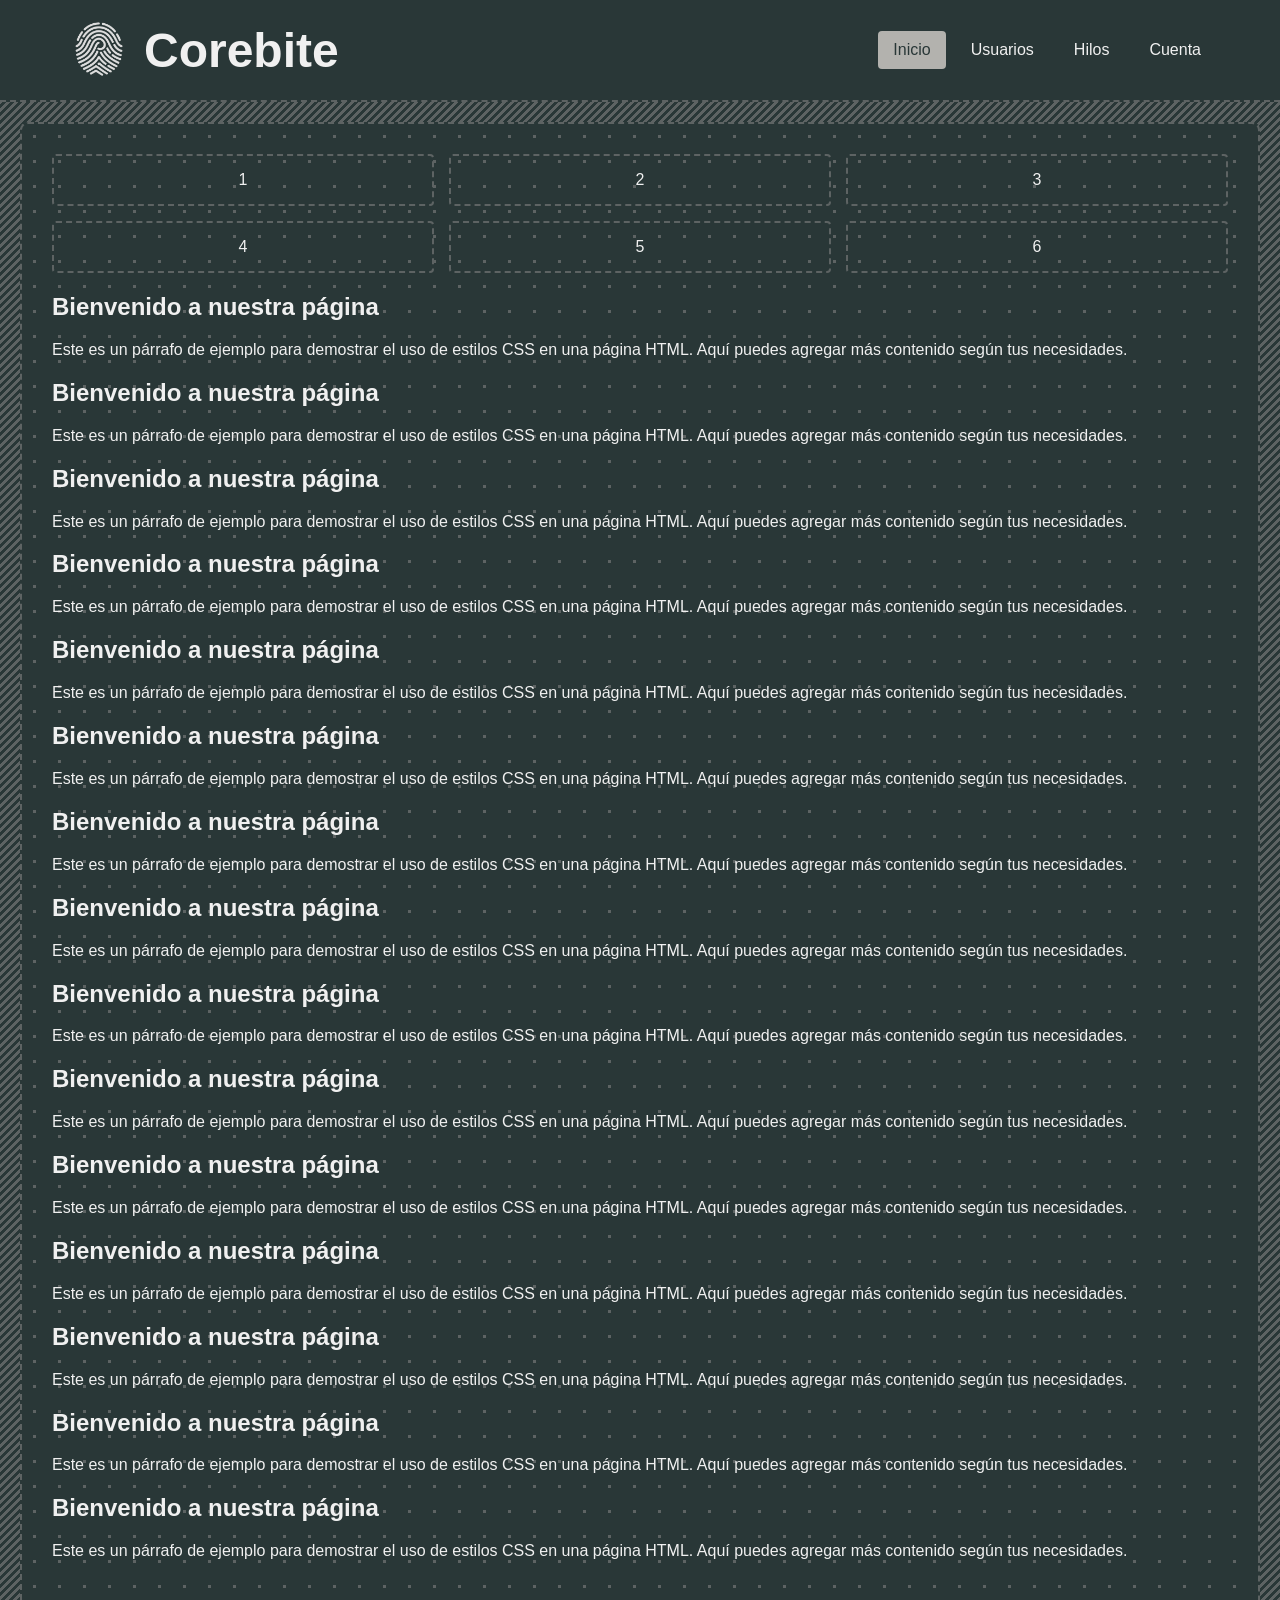
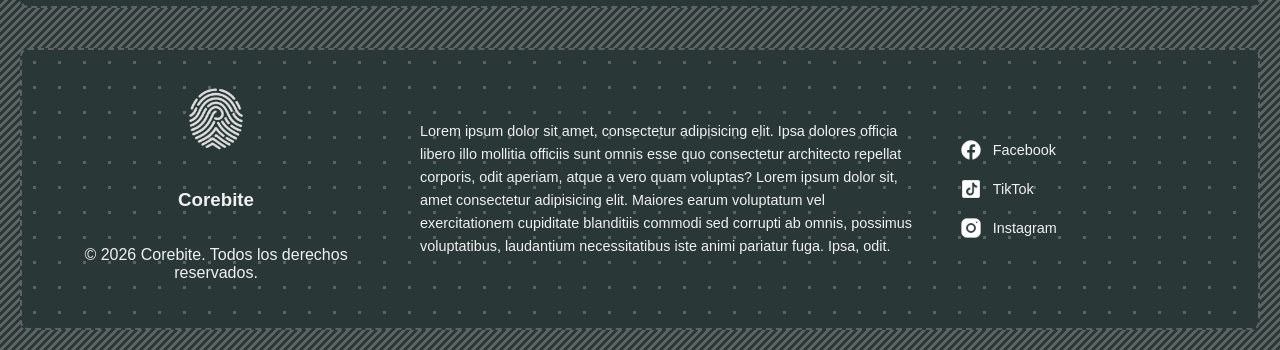
==== Index.html @ c50e54eb "Añadir archivos iniciales de Corebite sin revisar" ====
<!DOCTYPE html>
<html lang="es">
<head>
    <meta charset="UTF-8">
    <meta name="viewport" content="width=device-width, initial-scale=1.0">
    <link rel="icon" href="./Media/IMG/Logo.png" type="image/png">
    <link rel="stylesheet" href="./Media/CSS/estilo.css">
    <title>Corebite</title>
</head>
<body class="container">
    <header>
        <a href="./Index.html">
            <div class="logo-box">
                <img src="./Media/IMG/Logo.png" alt="Logo de la página" height="70" width="70">
                <h1>Corebite</h1>
            </div>
        </a>

        <input type="checkbox" id="menu-check">
        <label for="menu-check" class="hamburger">
            <span></span>
            <span></span>
            <span></span>
        </label>

        <nav>
            <div class="input">
                <a class="value active" href="./Index.html">Inicio</a>
                <a class="value" href="#">Usuarios</a>
                <a class="value" href="#">Hilos</a>
                <a class="value" href="./cuenta.html">Cuenta</a>
            </div>
        </nav>
    </header>
    <main>
        <div class="grid-container">
            <div class="button-hilo">1</div>
            <div class="button-hilo">2</div>
            <div class="button-hilo">3</div>
            <div class="button-hilo">4</div>
            <div class="button-hilo">5</div>
            <div class="button-hilo">6</div>
        </div>

        <h2>Bienvenido a nuestra página</h2>
        <p>Este es un párrafo de ejemplo para demostrar el uso de estilos CSS en una página HTML. Aquí puedes agregar más contenido según tus necesidades.</p>
        <h2>Bienvenido a nuestra página</h2>
        <p>Este es un párrafo de ejemplo para demostrar el uso de estilos CSS en una página HTML. Aquí puedes agregar más contenido según tus necesidades.</p>
        <h2>Bienvenido a nuestra página</h2>
        <p>Este es un párrafo de ejemplo para demostrar el uso de estilos CSS en una página HTML. Aquí puedes agregar más contenido según tus necesidades.</p>
        <h2>Bienvenido a nuestra página</h2>
        <p>Este es un párrafo de ejemplo para demostrar el uso de estilos CSS en una página HTML. Aquí puedes agregar más contenido según tus necesidades.</p>
        <h2>Bienvenido a nuestra página</h2>
        <p>Este es un párrafo de ejemplo para demostrar el uso de estilos CSS en una página HTML. Aquí puedes agregar más contenido según tus necesidades.</p>
        <h2>Bienvenido a nuestra página</h2>
        <p>Este es un párrafo de ejemplo para demostrar el uso de estilos CSS en una página HTML. Aquí puedes agregar más contenido según tus necesidades.</p>
        <h2>Bienvenido a nuestra página</h2>
        <p>Este es un párrafo de ejemplo para demostrar el uso de estilos CSS en una página HTML. Aquí puedes agregar más contenido según tus necesidades.</p>
        <h2>Bienvenido a nuestra página</h2>
        <p>Este es un párrafo de ejemplo para demostrar el uso de estilos CSS en una página HTML. Aquí puedes agregar más contenido según tus necesidades.</p>
        <h2>Bienvenido a nuestra página</h2>
        <p>Este es un párrafo de ejemplo para demostrar el uso de estilos CSS en una página HTML. Aquí puedes agregar más contenido según tus necesidades.</p>
        <h2>Bienvenido a nuestra página</h2>
        <p>Este es un párrafo de ejemplo para demostrar el uso de estilos CSS en una página HTML. Aquí puedes agregar más contenido según tus necesidades.</p>
        <h2>Bienvenido a nuestra página</h2>
        <p>Este es un párrafo de ejemplo para demostrar el uso de estilos CSS en una página HTML. Aquí puedes agregar más contenido según tus necesidades.</p>
        <h2>Bienvenido a nuestra página</h2>
        <p>Este es un párrafo de ejemplo para demostrar el uso de estilos CSS en una página HTML. Aquí puedes agregar más contenido según tus necesidades.</p>
        <h2>Bienvenido a nuestra página</h2>
        <p>Este es un párrafo de ejemplo para demostrar el uso de estilos CSS en una página HTML. Aquí puedes agregar más contenido según tus necesidades.</p>
        <h2>Bienvenido a nuestra página</h2>
        <p>Este es un párrafo de ejemplo para demostrar el uso de estilos CSS en una página HTML. Aquí puedes agregar más contenido según tus necesidades.</p>
        <h2>Bienvenido a nuestra página</h2>
        <p>Este es un párrafo de ejemplo para demostrar el uso de estilos CSS en una página HTML. Aquí puedes agregar más contenido según tus necesidades.</p>

    </main>

    <footer>
        <div class="cont-1">
            <img src="./Media/IMG/Logo.png" alt="Logo" class="logo-footer">
            <h3>Corebite</h3>
            <p>© 2026 Corebite. Todos los derechos reservados.</p>
        </div>
        
        <div class="cont-2">
            <p>Lorem ipsum dolor sit amet, consectetur adipisicing elit. Ipsa dolores officia libero illo mollitia officiis sunt omnis esse quo consectetur architecto repellat corporis, odit aperiam, atque a vero quam voluptas? Lorem ipsum dolor sit, amet consectetur adipisicing elit. Maiores earum voluptatum vel exercitationem cupiditate blanditiis commodi sed corrupti ab omnis, possimus voluptatibus, laudantium necessitatibus iste animi pariatur fuga. Ipsa, odit.</p>
            
        </div>

        <div class="cont-3">
            <div class="social-links">
                <a href="#"><img src="./Media/IMG/facebook_.png" alt="">Facebook</a>
                <a href="#"><img src="./Media/IMG/tiktok_.png" alt="">TikTok</a>
                <a href="#"><img src="./Media/IMG/instagram_.png" alt="">Instagram</a>
            </div>
        </div>
    </footer>
</body>
</html>
---- Media/CSS/estilo.css ----
/* ----------------------------------- Root ----------------------------------- */
:root {
  /* Paleta Base */
  --color-primario: #293737;
  --color-secundario: #5D6363;
  --color-terciario: #B3B2AE;
  --texto-claro: #F0F0F0;

  /* Estados y Alertas */
  --error: #ff5555;
  --exito: #2ecc71;
  --advertencia: #f1c40f;

  /* Capas de Cristal y Transparencias (NUEVAS) */
  --fondo-cristal: rgba(41, 55, 55, 0.6);
  --fondo-aside: rgba(0, 0, 0, 0.2);
  --fondo-header: rgba(179, 178, 174, 0.1); /* Basado en terciario */
  --fondo-hover: rgba(179, 178, 174, 0.15); /* Para efectos de selección */
  --borde-suave: rgba(179, 178, 174, 0.2);  /* Para separadores sutiles */
  --borde-punteado: 2px dashed var(--color-secundario);

  /* Tipografía */
  --fuente-principal: 'Arial', sans-serif;
}
/* ----------------------------------- Global ----------------------------------- */
* {
  box-sizing: border-box;
}

/* ----------------------------------- Body ----------------------------------- */
body {
  margin: 0;
  padding: 0;
  font-family: var(--fuente-principal);
  background-color: var(--color-primario);
  color: var(--texto-claro);
  overflow-x: hidden;
  display: flex;
  flex-direction: column;
  min-height: 100vh;
  align-items: stretch;

  /* Fondo animado */
  background: linear-gradient(135deg, var(--color-primario) 25%, var(--color-secundario) 25%, var(--color-secundario) 50%, var(--color-primario) 50%, var(--color-primario) 75%, var(--color-secundario) 75%, var(--color-secundario));
  background-size: 8px 8px;
  animation: move 4s linear infinite;
}

@keyframes move {
  from { background-position: 0 0; }
  to { background-position: 20px 20px; }
}

/* ----------------------------------- Header ----------------------------------- */
header {
  display: flex;
  justify-content: space-between;
  align-items: center;
  background-color: var(--color-primario);
  border-bottom: 2px dashed var(--color-secundario);
  padding: 15px 5%;
  position: sticky;
  top: 0;
  z-index: 1000;
  width: 100%; /* Ahora sí ocupa todo el ancho correctamente con box-sizing */
}

header a {
  text-decoration: none;
  color: inherit;
}

.logo-box {
  display: flex;
  align-items: center;
  gap: 10px;
}

header h1 {
  font-size: 3rem;
  margin: 0;
}

/* ---------------- NAV & LINKS ---------------- */
.input {
  display: flex;
  gap: 10px;
}

.value {
  padding: 10px 15px;
  color: var(--texto-claro);
  text-decoration: none;
  border-radius: 4px;
  transition: 0.3s;
}
.active{
  background-color: var(--color-terciario);
  color: var(--color-primario);
}
/* Desktop Hover Effect */
@media (min-width: 769px) {
  .input:hover > .value {
    filter: blur(2px);
    transform: scale(0.95);
    opacity: 0.7;
  }
  .input:hover > .value:hover, .input:hover > .active {
    filter: blur(0);
    transform: scale(1.05);
    opacity: 1;
    background-color: var(--color-terciario);
    color: var(--color-primario);
  }
}

/* Escondemos el checkbox siempre */
#menu-check {
  display: none;
}

/* ----------------------------------- Main ----------------------------------- */
main, footer {
  flex-shrink: 0; /* Evita que se colapsen */
  border: 2px dashed var(--color-secundario);
  background-color: var(--color-primario);
  margin: 20px;
  background-image: radial-gradient(var(--color-secundario) 1.5px, transparent 0);
  background-size: 25px 25px;
  padding: 30px;
  border-radius: 8px;
  box-sizing: border-box; /* Asegura que ocupen el ancho correcto con el margin */
  width: auto; 
}

main {
  flex: 1;
  border: 2px dashed var(--color-secundario);
  background-color: var(--color-primario);
  margin: 20px;
  background-image: radial-gradient(var(--color-secundario) 1.5px, transparent 0);
  background-size: 25px 25px;
  padding: 30px;
  border-radius: 8px;
}

.grid-container {
  display: grid;
  grid-template-columns: repeat(3, 1fr); 
  gap: 15px; 
  margin-bottom: 20px;
}

.button-hilo {
  display: flex;
  align-items: center;
  justify-content: center;
  background-color: transparent;
  border: 2px dashed var(--color-secundario);
  color: var(--texto-claro);
  padding: 15px;
  border-radius: 4px;
  cursor: pointer;
  transition: 0.5s;
}

.button-hilo:hover {
  background-color: var(--color-terciario);
  color: var(--color-primario);
}

/* ----------------------------------- Footer ----------------------------------- */
footer {
  display: flex;
  flex-wrap: wrap;
  background-color: var(--color-primario);
  border: 2px dashed var(--color-secundario);
  margin: 20px;
  padding: 30px;
  border-radius: 8px;
  gap: 20px;
  box-sizing: border-box; /* Crucial para que el padding no lo desborde */
}

/* --- Contenedor 1 (Logo y Copyright) --- */
.cont-1 {
  flex: 1 1 25%; 
  display: flex;
  flex-direction: column;
  align-items: center;
  justify-content: center;
  text-align: center;
  min-width: 200px; /* Evita que se aplaste demasiado */
}

.logo-footer {
  /* CAMBIO CLAVE: Usar un tamaño fijo máximo para que no crezca con el footer */
  width: 80px;  
  height: 80px;
  object-fit: contain; /* Mantiene la proporción de la imagen */
  margin-bottom: 10px;
}

/* --- Contenedor 2 (Texto largo) --- */
.cont-2 {
  flex: 2 1 40%; 
  font-size: 0.9rem;
  line-height: 1.6;
  padding: 0 20px;
  display: flex;
  align-items: center;
}

/* --- Contenedor 3 (Redes Sociales) --- */
.cont-3 {
  flex: 1 1 20%;
  display: flex;
  flex-direction: column;
  justify-content: center;
  gap: 15px;
  min-width: 150px;
}

.social-links {
  display: flex;
  flex-direction: column;
  gap: 15px;
}

.social-links a {
  display: flex;
  align-items: center;
  gap: 10px;
  text-decoration: none;
  color: var(--texto-claro);
  font-size: 0.9rem;
}

.social-links a img {
  width: 24px; /* Tamaño controlado de iconos sociales */
  height: 24px;
}

/* --- Ajuste Responsive para el Footer --- */
@media (max-width: 768px) {
  footer {
    flex-direction: column;
    align-items: center;
    text-align: center;
  }
  
  .cont-2 {
    padding: 20px 0;
  }
  
  .social-links {
    flex-direction: row;
    justify-content: center;
    flex-wrap: wrap;
  }
}
/* ----------------------------------- Responsive (Mobile Menu) ----------------------------------- */

@media (max-width: 768px) {
  header h1 { font-size: 2rem; }

  /* Restauramos el botón hamburguesa */
  .hamburger {
    display: flex;
    flex-direction: column;
    gap: 5px;
    cursor: pointer;
    z-index: 1100;
  }

  .hamburger span {
    width: 30px;
    height: 3px;
    background-color: var(--texto-claro);
    transition: 0.3s;
  }

  /* Restauramos el menú lateral tipo tarjeta */
  nav {
    position: fixed;
    top: 90px; 
    right: -350px; /* Escondido */
    width: 220px;
    background-color: var(--color-primario);
    background-image: radial-gradient(var(--color-secundario) 1.5px, transparent 0);
    background-size: 20px 20px;
    border: 2px dashed var(--color-secundario);
    border-radius: 8px;
    padding: 20px;
    transition: 0.4s cubic-bezier(0.175, 0.885, 0.32, 1.275);
    z-index: 1050;
    box-shadow: -5px 5px 15px rgba(0,0,0,0.5);
  }

  .input {
    flex-direction: column;
    align-items: flex-start;
  }

  /* Lógica de apertura */
  #menu-check:checked ~ nav {
    right: 20px;
  }

  /* Animación a X */
  #menu-check:checked ~ .hamburger span:nth-child(1) { transform: translateY(8px) rotate(45deg); }
  #menu-check:checked ~ .hamburger span:nth-child(2) { opacity: 0; }
  #menu-check:checked ~ .hamburger span:nth-child(3) { transform: translateY(-8px) rotate(-45deg); }

  footer {
    flex-direction: column;
    text-align: center;
  }
}

@media (max-width: 480px) {
  .grid-container { grid-template-columns: 1fr; }
}
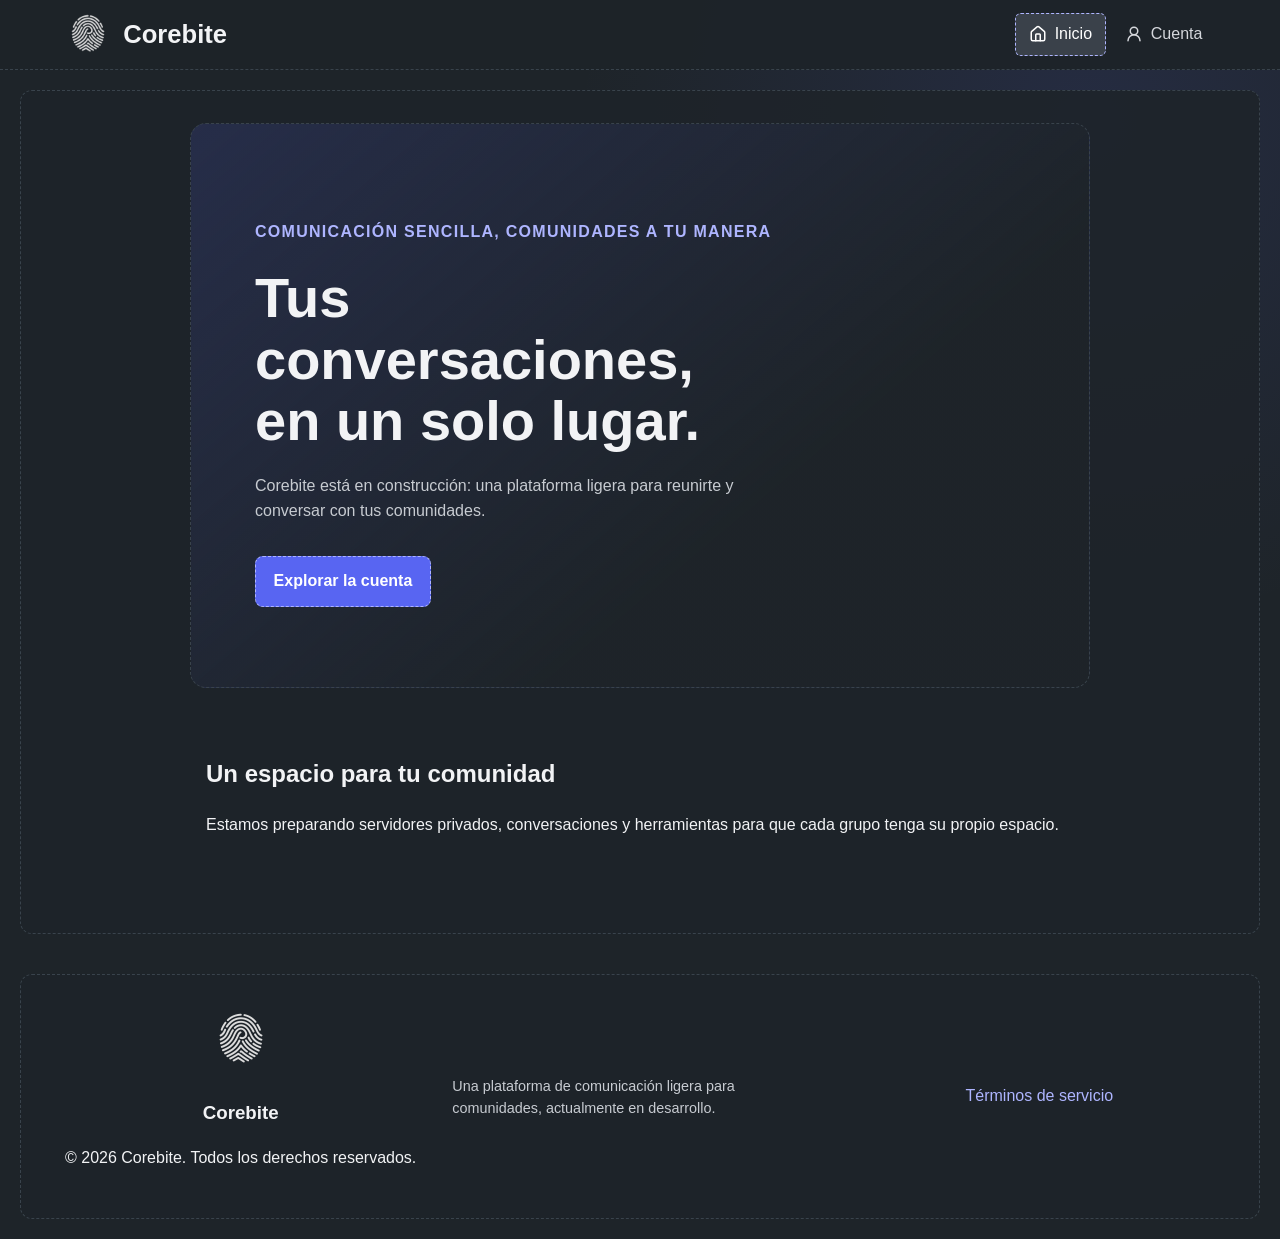
==== commit 9adf1121: "Actualizar prototipo local Corebite" ====
--- a/Index.html
+++ b/Index.html
@@ -5,19 +5,19 @@
     <meta name="viewport" content="width=device-width, initial-scale=1.0">
     <link rel="icon" href="./Media/IMG/Logo.png" type="image/png">
     <link rel="stylesheet" href="./Media/CSS/estilo.css">
-    <title>Corebite</title>
+    <title>Corebite | Comunidades y conversaciones</title>
 </head>
 <body class="container">
     <header>
         <a href="./Index.html">
             <div class="logo-box">
-                <img src="./Media/IMG/Logo.png" alt="Logo de la página" height="70" width="70">
+                <img src="./Media/IMG/Logo.png" alt="" height="48" width="48">
                 <h1>Corebite</h1>
             </div>
         </a>
 
-        <input type="checkbox" id="menu-check">
-        <label for="menu-check" class="hamburger">
+        <input type="checkbox" id="menu-check" aria-label="Abrir o cerrar el menú">
+        <label for="menu-check" class="hamburger" aria-hidden="true" tabindex="-1">
             <span></span>
             <span></span>
             <span></span>
@@ -25,54 +25,22 @@
 
         <nav>
             <div class="input">
-                <a class="value active" href="./Index.html">Inicio</a>
-                <a class="value" href="#">Usuarios</a>
-                <a class="value" href="#">Hilos</a>
-                <a class="value" href="./cuenta.html">Cuenta</a>
+                <a class="value active ui-icon-button" href="./Index.html" aria-current="page"><span class="svg-icon icon-house" aria-hidden="true"></span> Inicio</a>
+                <a class="value ui-icon-button" href="./php/sesion.php"><span class="svg-icon icon-user" aria-hidden="true"></span> Cuenta</a>
             </div>
         </nav>
     </header>
-    <main>
-        <div class="grid-container">
-            <div class="button-hilo">1</div>
-            <div class="button-hilo">2</div>
-            <div class="button-hilo">3</div>
-            <div class="button-hilo">4</div>
-            <div class="button-hilo">5</div>
-            <div class="button-hilo">6</div>
-        </div>
-
-        <h2>Bienvenido a nuestra página</h2>
-        <p>Este es un párrafo de ejemplo para demostrar el uso de estilos CSS en una página HTML. Aquí puedes agregar más contenido según tus necesidades.</p>
-        <h2>Bienvenido a nuestra página</h2>
-        <p>Este es un párrafo de ejemplo para demostrar el uso de estilos CSS en una página HTML. Aquí puedes agregar más contenido según tus necesidades.</p>
-        <h2>Bienvenido a nuestra página</h2>
-        <p>Este es un párrafo de ejemplo para demostrar el uso de estilos CSS en una página HTML. Aquí puedes agregar más contenido según tus necesidades.</p>
-        <h2>Bienvenido a nuestra página</h2>
-        <p>Este es un párrafo de ejemplo para demostrar el uso de estilos CSS en una página HTML. Aquí puedes agregar más contenido según tus necesidades.</p>
-        <h2>Bienvenido a nuestra página</h2>
-        <p>Este es un párrafo de ejemplo para demostrar el uso de estilos CSS en una página HTML. Aquí puedes agregar más contenido según tus necesidades.</p>
-        <h2>Bienvenido a nuestra página</h2>
-        <p>Este es un párrafo de ejemplo para demostrar el uso de estilos CSS en una página HTML. Aquí puedes agregar más contenido según tus necesidades.</p>
-        <h2>Bienvenido a nuestra página</h2>
-        <p>Este es un párrafo de ejemplo para demostrar el uso de estilos CSS en una página HTML. Aquí puedes agregar más contenido según tus necesidades.</p>
-        <h2>Bienvenido a nuestra página</h2>
-        <p>Este es un párrafo de ejemplo para demostrar el uso de estilos CSS en una página HTML. Aquí puedes agregar más contenido según tus necesidades.</p>
-        <h2>Bienvenido a nuestra página</h2>
-        <p>Este es un párrafo de ejemplo para demostrar el uso de estilos CSS en una página HTML. Aquí puedes agregar más contenido según tus necesidades.</p>
-        <h2>Bienvenido a nuestra página</h2>
-        <p>Este es un párrafo de ejemplo para demostrar el uso de estilos CSS en una página HTML. Aquí puedes agregar más contenido según tus necesidades.</p>
-        <h2>Bienvenido a nuestra página</h2>
-        <p>Este es un párrafo de ejemplo para demostrar el uso de estilos CSS en una página HTML. Aquí puedes agregar más contenido según tus necesidades.</p>
-        <h2>Bienvenido a nuestra página</h2>
-        <p>Este es un párrafo de ejemplo para demostrar el uso de estilos CSS en una página HTML. Aquí puedes agregar más contenido según tus necesidades.</p>
-        <h2>Bienvenido a nuestra página</h2>
-        <p>Este es un párrafo de ejemplo para demostrar el uso de estilos CSS en una página HTML. Aquí puedes agregar más contenido según tus necesidades.</p>
-        <h2>Bienvenido a nuestra página</h2>
-        <p>Este es un párrafo de ejemplo para demostrar el uso de estilos CSS en una página HTML. Aquí puedes agregar más contenido según tus necesidades.</p>
-        <h2>Bienvenido a nuestra página</h2>
-        <p>Este es un párrafo de ejemplo para demostrar el uso de estilos CSS en una página HTML. Aquí puedes agregar más contenido según tus necesidades.</p>
-
+    <main id="contenido">
+        <section class="home-hero" aria-labelledby="welcome-title">
+            <p class="eyebrow">Comunicación sencilla, comunidades a tu manera</p>
+            <h2 id="welcome-title">Tus conversaciones, en un solo lugar.</h2>
+            <p>Corebite está en construcción: una plataforma ligera para reunirte y conversar con tus comunidades.</p>
+            <a class="primary-link" href="./php/sesion.php">Explorar la cuenta</a>
+        </section>
+        <section class="home-intro" aria-labelledby="intro-title">
+            <h2 id="intro-title">Un espacio para tu comunidad</h2>
+            <p>Estamos preparando servidores privados, conversaciones y herramientas para que cada grupo tenga su propio espacio.</p>
+        </section>
     </main>
 
     <footer>
@@ -83,17 +51,15 @@
         </div>
         
         <div class="cont-2">
-            <p>Lorem ipsum dolor sit amet, consectetur adipisicing elit. Ipsa dolores officia libero illo mollitia officiis sunt omnis esse quo consectetur architecto repellat corporis, odit aperiam, atque a vero quam voluptas? Lorem ipsum dolor sit, amet consectetur adipisicing elit. Maiores earum voluptatum vel exercitationem cupiditate blanditiis commodi sed corrupti ab omnis, possimus voluptatibus, laudantium necessitatibus iste animi pariatur fuga. Ipsa, odit.</p>
+            <p>Una plataforma de comunicación ligera para comunidades, actualmente en desarrollo.</p>
             
         </div>
 
         <div class="cont-3">
             <div class="social-links">
-                <a href="#"><img src="./Media/IMG/facebook_.png" alt="">Facebook</a>
-                <a href="#"><img src="./Media/IMG/tiktok_.png" alt="">TikTok</a>
-                <a href="#"><img src="./Media/IMG/instagram_.png" alt="">Instagram</a>
+                <a href="./terminos.html">Términos de servicio</a>
             </div>
         </div>
     </footer>
 </body>
-</html>+</html>
--- a/Media/CSS/estilo.css
+++ b/Media/CSS/estilo.css
@@ -1,323 +1,109 @@
-/* ----------------------------------- Root ----------------------------------- */
-:root {
-  /* Paleta Base */
-  --color-primario: #293737;
-  --color-secundario: #5D6363;
-  --color-terciario: #B3B2AE;
-  --texto-claro: #F0F0F0;
-
-  /* Estados y Alertas */
-  --error: #ff5555;
-  --exito: #2ecc71;
-  --advertencia: #f1c40f;
-
-  /* Capas de Cristal y Transparencias (NUEVAS) */
-  --fondo-cristal: rgba(41, 55, 55, 0.6);
-  --fondo-aside: rgba(0, 0, 0, 0.2);
-  --fondo-header: rgba(179, 178, 174, 0.1); /* Basado en terciario */
-  --fondo-hover: rgba(179, 178, 174, 0.15); /* Para efectos de selección */
-  --borde-suave: rgba(179, 178, 174, 0.2);  /* Para separadores sutiles */
-  --borde-punteado: 2px dashed var(--color-secundario);
-
-  /* Tipografía */
-  --fuente-principal: 'Arial', sans-serif;
+:root {
+  color-scheme: dark;
+  --color-primario: #1e2429;
+  --color-secundario: #39434c;
+  --color-terciario: #aeb5ff;
+  --texto-claro: #f2f3f5;
+  --error: #ff6b6b;
+  --exito: #2ecc71;
+  --advertencia: #f1c40f;
+  --fondo-cristal: rgba(30, 36, 41, .96);
+  --fondo-aside: rgba(0, 0, 0, .16);
+  --fondo-header: rgba(255, 255, 255, .03);
+  --fondo-hover: rgba(174, 181, 255, .1);
+  --borde-suave: rgba(255, 255, 255, .12);
+  --borde-punteado: 1px dashed var(--color-secundario);
+  --fuente-principal: Arial, sans-serif;
+}
+* { box-sizing: border-box; }
+html { min-width: 320px; scroll-behavior: smooth; }
+body {
+  min-height: 100vh; margin: 0; display: flex; flex-direction: column;
+  font-family: var(--fuente-principal); line-height: 1.55; color: var(--texto-claro);
+  background: #1e2429 radial-gradient(circle at 85% 10%, rgba(88, 101, 242, .12), transparent 32rem);
+}
+a { color: inherit; }
+:focus-visible { outline: 3px solid #aeb5ff; outline-offset: 3px; }
+header {
+  position: sticky; top: 0; z-index: 1000; width: 100%; display: flex;
+  align-items: center; justify-content: space-between; gap: 1rem; padding: .65rem 5%;
+  background: rgba(30, 36, 41, .96); border-bottom: var(--borde-punteado);
+}
+header > a { text-decoration: none; color: inherit; }
+.logo-box { display: flex; align-items: center; gap: .7rem; }
+.logo-box img { width: 48px; height: 48px; object-fit: contain; }
+header h1 { margin: 0; font-size: 1.6rem; }
+.input { display: flex; align-items: center; gap: .35rem; }
+.value { display: inline-block; padding: .55rem .85rem; color: #d5d7dc; text-decoration: none; border-radius: 6px; transition: background-color .18s ease, color .18s ease; }
+.value:hover, .value.active { background: #3a414a; color: #fff; outline:1px dashed var(--color-terciario); outline-offset:-1px; }
+#menu-check { position: absolute; width: 1px; height: 1px; overflow: hidden; clip-path: inset(50%); white-space: nowrap; }
+.hamburger { display: none; }
+main, footer {
+  flex-shrink: 0; width: auto; margin: 1.25rem; padding: clamp(1rem, 3vw, 2rem);
+  border: var(--borde-punteado); border-radius: 12px; background: rgba(30, 36, 41, .88);
+}
+main { flex: 1; }
+footer { display: flex; flex-wrap: wrap; gap: 1.5rem; align-items: center; }
+.cont-1, .cont-2, .cont-3 { flex: 1 1 12rem; }
+.cont-1 { text-align: center; }
+.logo-footer { width: 64px; height: 64px; object-fit: contain; }
+.cont-2 { color: #c7cbd1; font-size: .9rem; }
+.cont-3, .social-links { display: flex; justify-content: center; gap: .75rem; }
+.social-links a { color: var(--color-terciario); text-decoration: none; }
+.social-links a:hover { text-decoration: underline; }
+.svg-icon { display:inline-block;width:18px;height:18px;flex:0 0 18px;vertical-align:middle;background-color:currentColor;mask:var(--svg-icon) center/contain no-repeat;-webkit-mask:var(--svg-icon) center/contain no-repeat; }
+.icon-house { --svg-icon:url("../SVG/house.svg"); }
+.icon-settings { --svg-icon:url("../SVG/settings.svg"); }
+.icon-user { --svg-icon:url("../SVG/user-round.svg"); }
+.icon-shield { --svg-icon:url("../SVG/shield.svg"); }
+.icon-palette { --svg-icon:url("../SVG/palette.svg"); }
+.icon-logout { --svg-icon:url("../SVG/log-out.svg"); }
+.icon-message { --svg-icon:url("../SVG/message-circle.svg"); }
+.icon-messages { --svg-icon:url("../SVG/messages-square.svg"); }
+.icon-server { --svg-icon:url("../SVG/server.svg"); }
+.icon-users { --svg-icon:url("../SVG/users.svg"); }
+.icon-hash { --svg-icon:url("../SVG/hash.svg"); }
+.icon-plus { --svg-icon:url("../SVG/plus.svg"); }
+.icon-search { --svg-icon:url("../SVG/search.svg"); }
+.icon-send { --svg-icon:url("../SVG/send.svg"); }
+.icon-phone { --svg-icon:url("../SVG/phone.svg"); }
+.icon-info { --svg-icon:url("../SVG/info.svg"); }
+.icon-panel { --svg-icon:url("../SVG/panel-left.svg"); }
+.icon-menu { --svg-icon:url("../SVG/menu.svg"); }
+.icon-check { --svg-icon:url("../SVG/check.svg"); }
+.icon-close { --svg-icon:url("../SVG/x.svg"); }
+.icon-chevron { --svg-icon:url("../SVG/chevron-down.svg"); }
+.icon-bell { --svg-icon:url("../SVG/bell.svg"); }
+.icon-image { --svg-icon:url("../SVG/image.svg"); }
+.icon-sun { --svg-icon:url("../SVG/sun.svg"); }
+.icon-moon { --svg-icon:url("../SVG/moon.svg"); }
+.icon-mic { --svg-icon:url("../SVG/mic.svg"); }
+.icon-headphones { --svg-icon:url("../SVG/headphones.svg"); }
+.icon-sliders { --svg-icon:url("../SVG/sliders-horizontal.svg"); }
+.ui-icon-button { display:inline-flex;align-items:center;justify-content:center;gap:8px; }
+.home-hero, .home-intro { width: min(100%, 900px); margin: 0 auto 2rem; }
+.home-hero { padding: clamp(2rem, 7vw, 5rem) clamp(1.25rem, 6vw, 4rem); border: var(--borde-punteado); border-radius: 16px; background: linear-gradient(140deg, rgba(88, 101, 242, .16), rgba(30, 36, 41, .92) 65%); }
+.home-hero h2 { max-width: 15ch; margin: .4em 0; font-size: clamp(2rem, 6vw, 3.5rem); line-height: 1.1; }
+.home-hero p { max-width: 62ch; color: #c7cbd1; }
+.home-hero .eyebrow { color: var(--color-terciario); font-weight: 700; letter-spacing: .08em; text-transform: uppercase; }
+.primary-link { display: inline-flex; margin-top: 1rem; padding: .75rem 1.1rem; border:1px dashed var(--color-terciario); border-radius: 8px; background: #5865f2; color: #fff; text-decoration: none; font-weight: 700; }
+.primary-link:hover { background: #4752c4; }
+.home-intro { padding: 1rem; }
+@media (min-width: 701px) { #menu-check { display: none; } }
+@media (max-width: 700px) {
+  header { padding-inline: 1rem; }
+  header h1 { font-size: 1.35rem; }
+  .hamburger { width: 42px; height: 42px; display: flex; flex-direction: column; justify-content: center; align-items: center; gap: 5px; border-radius: 6px; cursor: pointer; }
+  .hamburger span { width: 22px; height: 2px; background: var(--texto-claro); transition: transform .18s ease, opacity .18s ease; }
+  nav { display: none; position: absolute; top: calc(100% + .4rem); right: 1rem; min-width: 12rem; padding: .6rem; border: var(--borde-punteado); border-radius: 10px; background: #232a30; box-shadow: 0 12px 28px #0006; }
+  .input { align-items: stretch; flex-direction: column; }
+  #menu-check:checked ~ nav { display: block; }
+  #menu-check:checked ~ .hamburger span:first-child { transform: translateY(7px) rotate(45deg); }
+  #menu-check:checked ~ .hamburger span:nth-child(2) { opacity: 0; }
+  #menu-check:checked ~ .hamburger span:last-child { transform: translateY(-7px) rotate(-45deg); }
+  footer { flex-direction: column; text-align: center; }
+  .cont-2 { padding: 0; }
+}
+@media (prefers-reduced-motion: reduce) {
+  *, *::before, *::after { scroll-behavior: auto !important; animation-duration: .01ms !important; animation-iteration-count: 1 !important; transition-duration: .01ms !important; }
 }
-/* ----------------------------------- Global ----------------------------------- */
-* {
-  box-sizing: border-box;
-}
-
-/* ----------------------------------- Body ----------------------------------- */
-body {
-  margin: 0;
-  padding: 0;
-  font-family: var(--fuente-principal);
-  background-color: var(--color-primario);
-  color: var(--texto-claro);
-  overflow-x: hidden;
-  display: flex;
-  flex-direction: column;
-  min-height: 100vh;
-  align-items: stretch;
-
-  /* Fondo animado */
-  background: linear-gradient(135deg, var(--color-primario) 25%, var(--color-secundario) 25%, var(--color-secundario) 50%, var(--color-primario) 50%, var(--color-primario) 75%, var(--color-secundario) 75%, var(--color-secundario));
-  background-size: 8px 8px;
-  animation: move 4s linear infinite;
-}
-
-@keyframes move {
-  from { background-position: 0 0; }
-  to { background-position: 20px 20px; }
-}
-
-/* ----------------------------------- Header ----------------------------------- */
-header {
-  display: flex;
-  justify-content: space-between;
-  align-items: center;
-  background-color: var(--color-primario);
-  border-bottom: 2px dashed var(--color-secundario);
-  padding: 15px 5%;
-  position: sticky;
-  top: 0;
-  z-index: 1000;
-  width: 100%; /* Ahora sí ocupa todo el ancho correctamente con box-sizing */
-}
-
-header a {
-  text-decoration: none;
-  color: inherit;
-}
-
-.logo-box {
-  display: flex;
-  align-items: center;
-  gap: 10px;
-}
-
-header h1 {
-  font-size: 3rem;
-  margin: 0;
-}
-
-/* ---------------- NAV & LINKS ---------------- */
-.input {
-  display: flex;
-  gap: 10px;
-}
-
-.value {
-  padding: 10px 15px;
-  color: var(--texto-claro);
-  text-decoration: none;
-  border-radius: 4px;
-  transition: 0.3s;
-}
-.active{
-  background-color: var(--color-terciario);
-  color: var(--color-primario);
-}
-/* Desktop Hover Effect */
-@media (min-width: 769px) {
-  .input:hover > .value {
-    filter: blur(2px);
-    transform: scale(0.95);
-    opacity: 0.7;
-  }
-  .input:hover > .value:hover, .input:hover > .active {
-    filter: blur(0);
-    transform: scale(1.05);
-    opacity: 1;
-    background-color: var(--color-terciario);
-    color: var(--color-primario);
-  }
-}
-
-/* Escondemos el checkbox siempre */
-#menu-check {
-  display: none;
-}
-
-/* ----------------------------------- Main ----------------------------------- */
-main, footer {
-  flex-shrink: 0; /* Evita que se colapsen */
-  border: 2px dashed var(--color-secundario);
-  background-color: var(--color-primario);
-  margin: 20px;
-  background-image: radial-gradient(var(--color-secundario) 1.5px, transparent 0);
-  background-size: 25px 25px;
-  padding: 30px;
-  border-radius: 8px;
-  box-sizing: border-box; /* Asegura que ocupen el ancho correcto con el margin */
-  width: auto; 
-}
-
-main {
-  flex: 1;
-  border: 2px dashed var(--color-secundario);
-  background-color: var(--color-primario);
-  margin: 20px;
-  background-image: radial-gradient(var(--color-secundario) 1.5px, transparent 0);
-  background-size: 25px 25px;
-  padding: 30px;
-  border-radius: 8px;
-}
-
-.grid-container {
-  display: grid;
-  grid-template-columns: repeat(3, 1fr); 
-  gap: 15px; 
-  margin-bottom: 20px;
-}
-
-.button-hilo {
-  display: flex;
-  align-items: center;
-  justify-content: center;
-  background-color: transparent;
-  border: 2px dashed var(--color-secundario);
-  color: var(--texto-claro);
-  padding: 15px;
-  border-radius: 4px;
-  cursor: pointer;
-  transition: 0.5s;
-}
-
-.button-hilo:hover {
-  background-color: var(--color-terciario);
-  color: var(--color-primario);
-}
-
-/* ----------------------------------- Footer ----------------------------------- */
-footer {
-  display: flex;
-  flex-wrap: wrap;
-  background-color: var(--color-primario);
-  border: 2px dashed var(--color-secundario);
-  margin: 20px;
-  padding: 30px;
-  border-radius: 8px;
-  gap: 20px;
-  box-sizing: border-box; /* Crucial para que el padding no lo desborde */
-}
-
-/* --- Contenedor 1 (Logo y Copyright) --- */
-.cont-1 {
-  flex: 1 1 25%; 
-  display: flex;
-  flex-direction: column;
-  align-items: center;
-  justify-content: center;
-  text-align: center;
-  min-width: 200px; /* Evita que se aplaste demasiado */
-}
-
-.logo-footer {
-  /* CAMBIO CLAVE: Usar un tamaño fijo máximo para que no crezca con el footer */
-  width: 80px;  
-  height: 80px;
-  object-fit: contain; /* Mantiene la proporción de la imagen */
-  margin-bottom: 10px;
-}
-
-/* --- Contenedor 2 (Texto largo) --- */
-.cont-2 {
-  flex: 2 1 40%; 
-  font-size: 0.9rem;
-  line-height: 1.6;
-  padding: 0 20px;
-  display: flex;
-  align-items: center;
-}
-
-/* --- Contenedor 3 (Redes Sociales) --- */
-.cont-3 {
-  flex: 1 1 20%;
-  display: flex;
-  flex-direction: column;
-  justify-content: center;
-  gap: 15px;
-  min-width: 150px;
-}
-
-.social-links {
-  display: flex;
-  flex-direction: column;
-  gap: 15px;
-}
-
-.social-links a {
-  display: flex;
-  align-items: center;
-  gap: 10px;
-  text-decoration: none;
-  color: var(--texto-claro);
-  font-size: 0.9rem;
-}
-
-.social-links a img {
-  width: 24px; /* Tamaño controlado de iconos sociales */
-  height: 24px;
-}
-
-/* --- Ajuste Responsive para el Footer --- */
-@media (max-width: 768px) {
-  footer {
-    flex-direction: column;
-    align-items: center;
-    text-align: center;
-  }
-  
-  .cont-2 {
-    padding: 20px 0;
-  }
-  
-  .social-links {
-    flex-direction: row;
-    justify-content: center;
-    flex-wrap: wrap;
-  }
-}
-/* ----------------------------------- Responsive (Mobile Menu) ----------------------------------- */
-
-@media (max-width: 768px) {
-  header h1 { font-size: 2rem; }
-
-  /* Restauramos el botón hamburguesa */
-  .hamburger {
-    display: flex;
-    flex-direction: column;
-    gap: 5px;
-    cursor: pointer;
-    z-index: 1100;
-  }
-
-  .hamburger span {
-    width: 30px;
-    height: 3px;
-    background-color: var(--texto-claro);
-    transition: 0.3s;
-  }
-
-  /* Restauramos el menú lateral tipo tarjeta */
-  nav {
-    position: fixed;
-    top: 90px; 
-    right: -350px; /* Escondido */
-    width: 220px;
-    background-color: var(--color-primario);
-    background-image: radial-gradient(var(--color-secundario) 1.5px, transparent 0);
-    background-size: 20px 20px;
-    border: 2px dashed var(--color-secundario);
-    border-radius: 8px;
-    padding: 20px;
-    transition: 0.4s cubic-bezier(0.175, 0.885, 0.32, 1.275);
-    z-index: 1050;
-    box-shadow: -5px 5px 15px rgba(0,0,0,0.5);
-  }
-
-  .input {
-    flex-direction: column;
-    align-items: flex-start;
-  }
-
-  /* Lógica de apertura */
-  #menu-check:checked ~ nav {
-    right: 20px;
-  }
-
-  /* Animación a X */
-  #menu-check:checked ~ .hamburger span:nth-child(1) { transform: translateY(8px) rotate(45deg); }
-  #menu-check:checked ~ .hamburger span:nth-child(2) { opacity: 0; }
-  #menu-check:checked ~ .hamburger span:nth-child(3) { transform: translateY(-8px) rotate(-45deg); }
-
-  footer {
-    flex-direction: column;
-    text-align: center;
-  }
-}
-
-@media (max-width: 480px) {
-  .grid-container { grid-template-columns: 1fr; }
-}
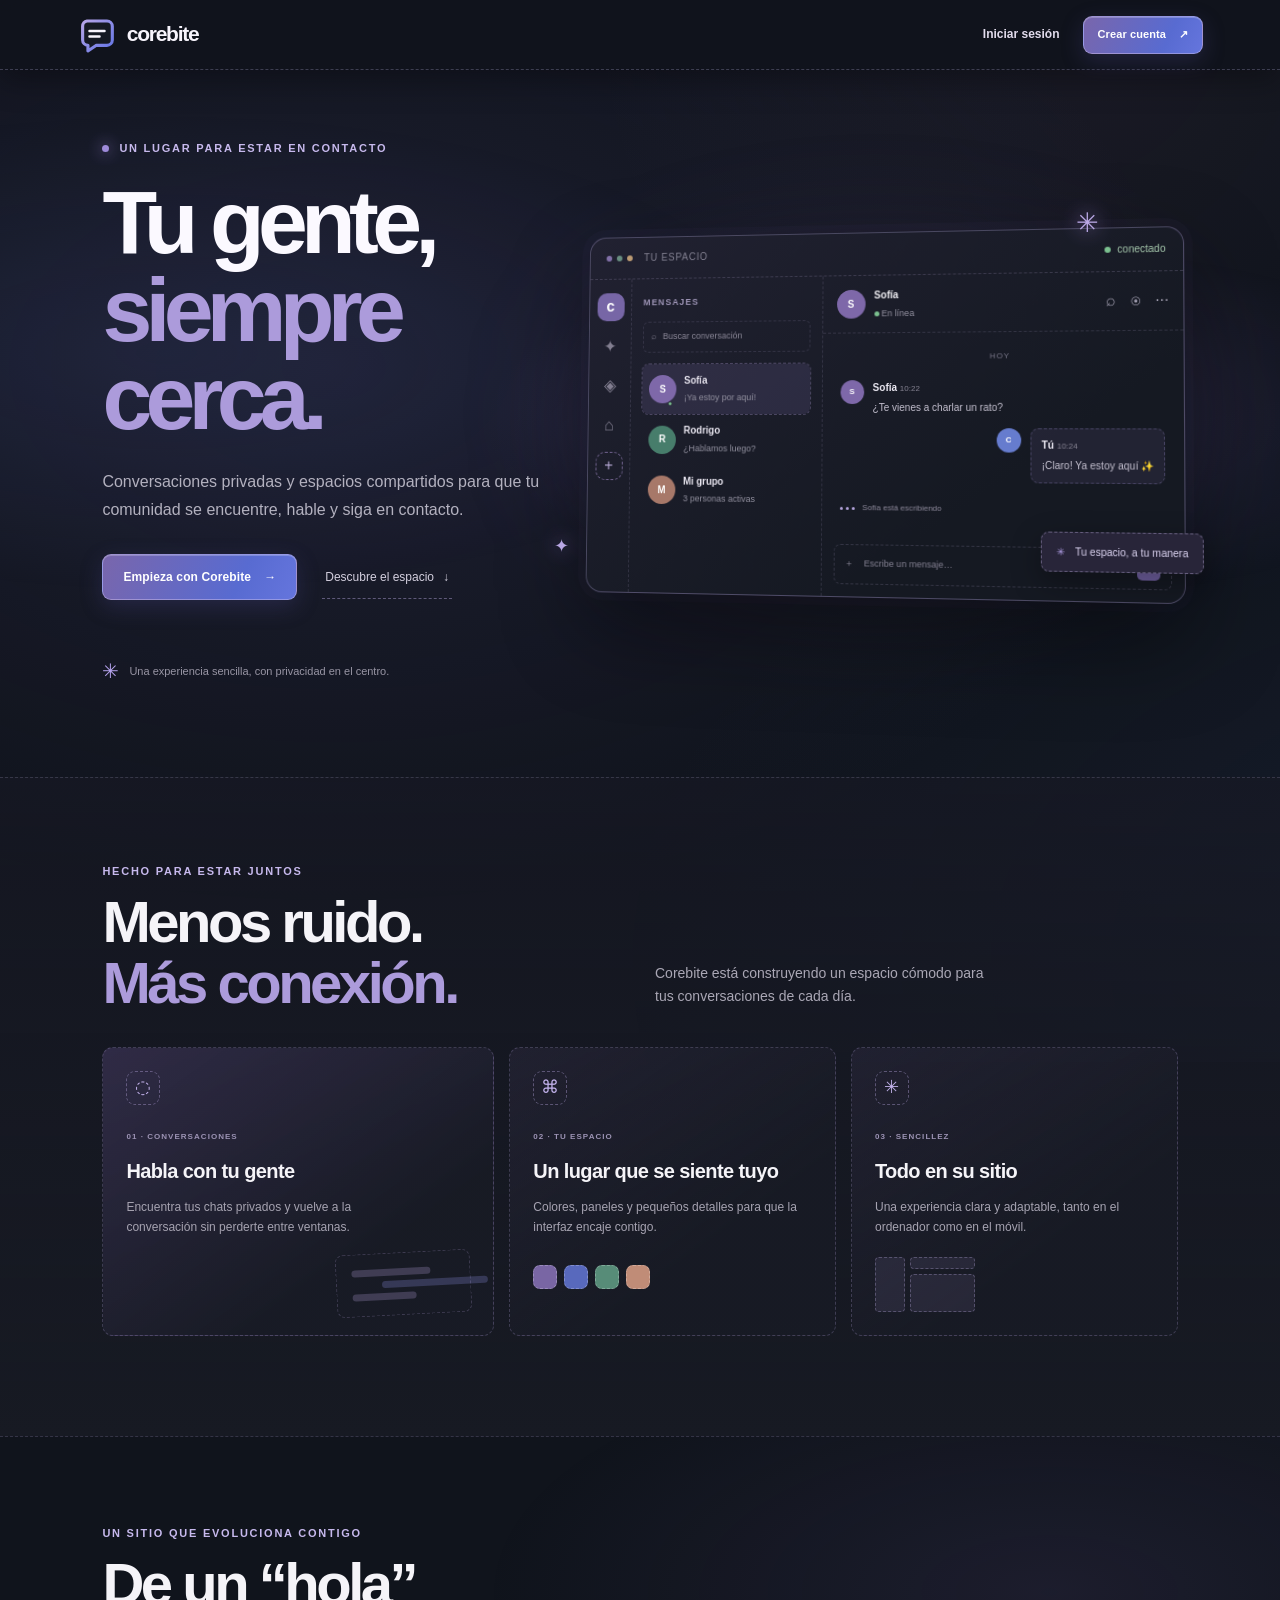
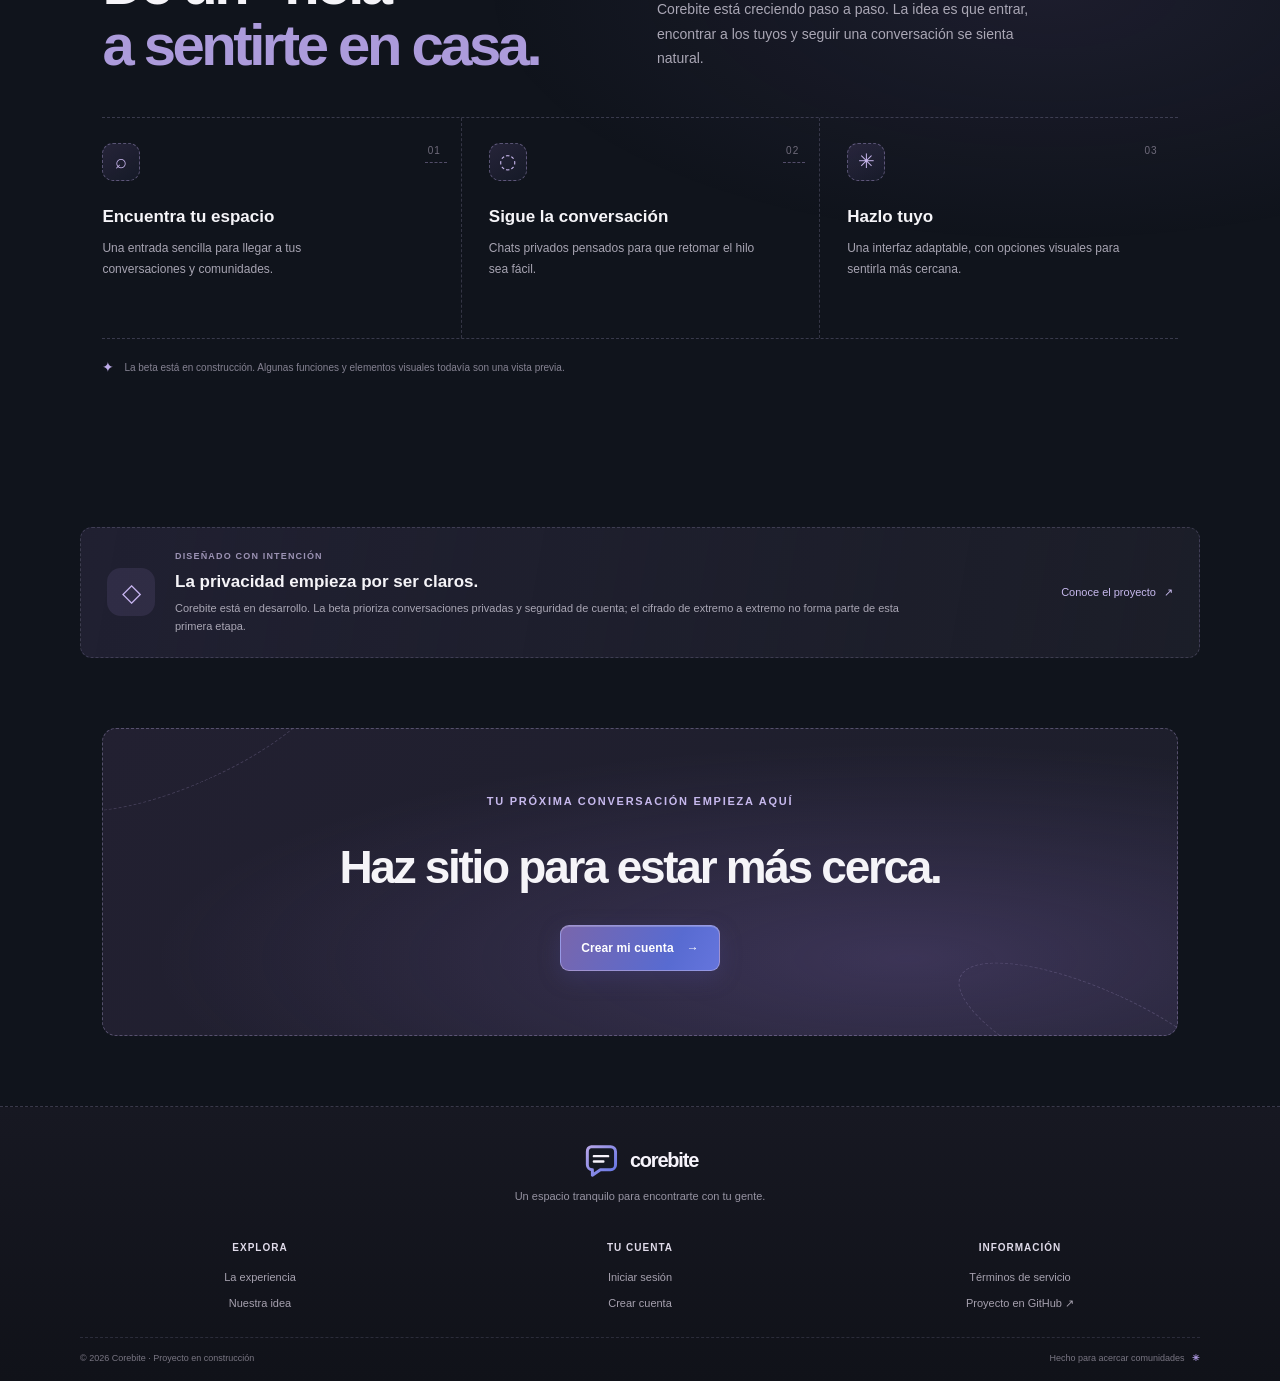
==== commit d7446506: "Actualizar landing y estilo compartido de Corebite" ====
--- a/Index.html
+++ b/Index.html
@@ -1,65 +1,86 @@
-<!DOCTYPE html>
-<html lang="es">
-<head>
-    <meta charset="UTF-8">
-    <meta name="viewport" content="width=device-width, initial-scale=1.0">
-    <link rel="icon" href="./Media/IMG/Logo.png" type="image/png">
-    <link rel="stylesheet" href="./Media/CSS/estilo.css">
-    <title>Corebite | Comunidades y conversaciones</title>
-</head>
-<body class="container">
-    <header>
-        <a href="./Index.html">
-            <div class="logo-box">
-                <img src="./Media/IMG/Logo.png" alt="" height="48" width="48">
-                <h1>Corebite</h1>
-            </div>
-        </a>
-
-        <input type="checkbox" id="menu-check" aria-label="Abrir o cerrar el menú">
-        <label for="menu-check" class="hamburger" aria-hidden="true" tabindex="-1">
-            <span></span>
-            <span></span>
-            <span></span>
-        </label>
-
-        <nav>
-            <div class="input">
-                <a class="value active ui-icon-button" href="./Index.html" aria-current="page"><span class="svg-icon icon-house" aria-hidden="true"></span> Inicio</a>
-                <a class="value ui-icon-button" href="./php/sesion.php"><span class="svg-icon icon-user" aria-hidden="true"></span> Cuenta</a>
-            </div>
-        </nav>
-    </header>
-    <main id="contenido">
-        <section class="home-hero" aria-labelledby="welcome-title">
-            <p class="eyebrow">Comunicación sencilla, comunidades a tu manera</p>
-            <h2 id="welcome-title">Tus conversaciones, en un solo lugar.</h2>
-            <p>Corebite está en construcción: una plataforma ligera para reunirte y conversar con tus comunidades.</p>
-            <a class="primary-link" href="./php/sesion.php">Explorar la cuenta</a>
-        </section>
-        <section class="home-intro" aria-labelledby="intro-title">
-            <h2 id="intro-title">Un espacio para tu comunidad</h2>
-            <p>Estamos preparando servidores privados, conversaciones y herramientas para que cada grupo tenga su propio espacio.</p>
-        </section>
-    </main>
-
-    <footer>
-        <div class="cont-1">
-            <img src="./Media/IMG/Logo.png" alt="Logo" class="logo-footer">
-            <h3>Corebite</h3>
-            <p>© 2026 Corebite. Todos los derechos reservados.</p>
-        </div>
-        
-        <div class="cont-2">
-            <p>Una plataforma de comunicación ligera para comunidades, actualmente en desarrollo.</p>
-            
-        </div>
-
-        <div class="cont-3">
-            <div class="social-links">
-                <a href="./terminos.html">Términos de servicio</a>
-            </div>
-        </div>
-    </footer>
-</body>
-</html>
+<!DOCTYPE html>
+<html lang="es">
+<head>
+    <meta charset="UTF-8">
+    <meta name="viewport" content="width=device-width, initial-scale=1.0">
+    <meta name="theme-color" content="#10141c">
+    <meta name="description" content="Corebite reúne tus conversaciones privadas en un espacio ligero, claro y hecho para tu comunidad.">
+    <link rel="icon" href="./Media/SVG/corebite-mark.svg?v=20261112" type="image/svg+xml">
+    <link rel="stylesheet" href="./Media/CSS/estilo.css">
+    <link rel="stylesheet" href="./Media/CSS/landing.css">
+    <link rel="stylesheet" href="./Media/CSS/landing-fixes.css?v=20261112-mobile4">
+    <title>Corebite — Tu gente, siempre cerca</title>
+    <link rel="stylesheet" href="./Media/CSS/site-footer.css?v=20261112-footer3">
+    <link rel="stylesheet" href="./Media/CSS/site-cursor.css?v=20261112-cursor2">
+</head>
+<body class="container landing-page site-shell">
+    <header class="landing-header">
+  <a class="brand" href="./Index.html" aria-label="Corebite, volver al landing"><img src="./Media/SVG/corebite-mark.svg?v=20261112" alt="" width="42" height="42"><span>corebite</span></a>
+  <div class="landing-actions"><a class="login-link" href="./php/sesion.php">Iniciar sesión</a><a class="button button-small" href="./php/sesion.php?mode=register">Crear cuenta <span aria-hidden="true">↗</span></a></div>
+</header>
+
+    <main id="contenido">
+        <section class="landing-hero" aria-labelledby="hero-title">
+            <div class="hero-copy">
+                <p class="eyebrow"><span class="eyebrow-dot"></span> Un lugar para estar en contacto</p>
+                <h1 id="hero-title">Tu gente,<br><span>siempre cerca.</span></h1>
+                <p class="hero-description">Conversaciones privadas y espacios compartidos para que tu comunidad se encuentre, hable y siga en contacto.</p>
+                <div class="hero-actions">
+                    <a class="button" href="./php/sesion.php?mode=register">Empieza con Corebite <span aria-hidden="true">→</span></a>
+                    <a class="secondary-link" href="#experiencia">Descubre el espacio <span aria-hidden="true">↓</span></a>
+                </div>
+                <div class="hero-note"><span class="note-mark">✳</span><span>Una experiencia sencilla, con privacidad en el centro.</span></div>
+            </div>
+
+            <div class="hero-art" aria-label="Vista previa de una conversación de Corebite" role="img">
+                <div class="art-glow"></div>
+                <div class="chat-window">
+                    <div class="window-top"><span class="window-dots"><i></i><i></i><i></i></span><span>tu espacio</span><span class="window-live"><i></i> conectado</span></div>
+                    <div class="preview-layout">
+                        <aside class="preview-rail" aria-hidden="true"><b class="rail-logo">c</b><span>✦</span><span>◈</span><span>⌂</span><span class="rail-plus">+</span></aside>
+                        <div class="preview-chats">
+                            <p class="preview-label">MENSAJES</p>
+                            <div class="preview-search">⌕ <span>Buscar conversación</span></div>
+                            <div class="preview-contact selected"><span class="avatar avatar-lilac">S</span><span><b>Sofía</b><small>¡Ya estoy por aquí!</small></span><i class="online"></i></div>
+                            <div class="preview-contact"><span class="avatar avatar-green">R</span><span><b>Rodrigo</b><small>¿Hablamos luego?</small></span></div>
+                            <div class="preview-contact"><span class="avatar avatar-peach">M</span><span><b>Mi grupo</b><small>3 personas activas</small></span></div>
+                        </div>
+                        <div class="preview-conversation">
+                            <div class="conversation-head"><span class="avatar avatar-lilac">S</span><span><b>Sofía</b><small><i class="online"></i> En línea</small></span><span class="head-icons">⌕ &nbsp; ◉ &nbsp; ···</span></div>
+                            <div class="conversation-body"><p class="day-label">HOY</p><div class="bubble-row"><span class="avatar avatar-lilac small-avatar">S</span><span><b>Sofía <small>10:22</small></b><p>¿Te vienes a charlar un rato?</p></span></div><div class="bubble-row own"><span class="avatar avatar-blue small-avatar">C</span><span><b>Tú <small>10:24</small></b><p>¡Claro! Ya estoy aquí ✨</p></span></div><div class="typing"><i></i><i></i><i></i><span>Sofía está escribiendo</span></div></div>
+                            <div class="fake-composer"><span>＋</span><span>Escribe un mensaje…</span><b>↗</b></div>
+                        </div>
+                    </div>
+                    <div class="floating-tag"><span>✳</span> Tu espacio, a tu manera</div>
+                </div>
+                <span class="art-star star-one">✳</span><span class="art-star star-two">✦</span>
+            </div>
+        </section>
+
+        <section class="experience-section" id="experiencia" aria-labelledby="experience-title">
+            <div class="section-heading"><p class="eyebrow">Hecho para estar juntos</p><h2 id="experience-title">Menos ruido.<br><span>Más conexión.</span></h2><p>Corebite está construyendo un espacio cómodo para tus conversaciones de cada día.</p></div>
+            <div class="feature-grid">
+                <article class="feature-card feature-card-large"><span class="feature-icon">◌</span><p class="feature-kicker">01 · CONVERSACIONES</p><h3>Habla con tu gente</h3><p>Encuentra tus chats privados y vuelve a la conversación sin perderte entre ventanas.</p><span class="feature-decoration chat-lines"><i></i><i></i><i></i></span></article>
+                <article class="feature-card"><span class="feature-icon">⌘</span><p class="feature-kicker">02 · TU ESPACIO</p><h3>Un lugar que se siente tuyo</h3><p>Colores, paneles y pequeños detalles para que la interfaz encaje contigo.</p><span class="swatches"><i></i><i></i><i></i><i></i></span></article>
+                <article class="feature-card"><span class="feature-icon">✳</span><p class="feature-kicker">03 · SENCILLEZ</p><h3>Todo en su sitio</h3><p>Una experiencia clara y adaptable, tanto en el ordenador como en el móvil.</p><span class="mini-layout"><i></i><i></i><i></i></span></article>
+            </div>
+        </section>
+
+        <section class="journey-section" aria-labelledby="journey-title">
+            <div class="journey-heading"><p class="eyebrow">Un sitio que evoluciona contigo</p><h2 id="journey-title">De un “hola”<br><span>a sentirte en casa.</span></h2><p>Corebite está creciendo paso a paso. La idea es que entrar, encontrar a los tuyos y seguir una conversación se sienta natural.</p></div>
+            <div class="journey-steps">
+                <article class="journey-step"><span class="step-number">01</span><span class="step-symbol">⌕</span><h3>Encuentra tu espacio</h3><p>Una entrada sencilla para llegar a tus conversaciones y comunidades.</p><span class="step-connector"></span></article>
+                <article class="journey-step"><span class="step-number">02</span><span class="step-symbol">◌</span><h3>Sigue la conversación</h3><p>Chats privados pensados para que retomar el hilo sea fácil.</p><span class="step-connector"></span></article>
+                <article class="journey-step"><span class="step-number">03</span><span class="step-symbol">✳</span><h3>Hazlo tuyo</h3><p>Una interfaz adaptable, con opciones visuales para sentirla más cercana.</p></article>
+            </div>
+            <div class="journey-footnote"><span>✦</span> La beta está en construcción. Algunas funciones y elementos visuales todavía son una vista previa.</div>
+        </section>
+
+        <section class="privacy-strip" id="principios"><div class="privacy-icon"><span>◇</span></div><div><p class="feature-kicker">DISEÑADO CON INTENCIÓN</p><h2>La privacidad empieza por ser claros.</h2><p>Corebite está en desarrollo. La beta prioriza conversaciones privadas y seguridad de cuenta; el cifrado de extremo a extremo no forma parte de esta primera etapa.</p></div><a href="./terminos.html" class="privacy-link">Conoce el proyecto <span aria-hidden="true">↗</span></a></section>
+
+        <section class="closing-cta"><p class="eyebrow">Tu próxima conversación empieza aquí</p><h2>Haz sitio para estar más cerca.</h2><a class="button" href="./php/sesion.php?mode=register">Crear mi cuenta <span aria-hidden="true">→</span></a><span class="cta-orbit orbit-a"></span><span class="cta-orbit orbit-b"></span></section>
+    </main>
+    <footer class="site-footer" data-site-footer aria-label="Pie de página de Corebite"></footer>
+    <script src="./Media/JS/site-footer.js" defer></script>
+</body>
+</html>
--- a/Media/CSS/landing.css
+++ b/Media/CSS/landing.css
@@ -0,0 +1,81 @@
+.landing-page { min-height:100vh; overflow-x:hidden; background:#10141c; color:#f5f4f8; }
+.landing-header { position:sticky;top:0;z-index:20;display:flex;align-items:center;justify-content:space-between;gap:24px;padding:14px clamp(20px,6vw,92px);border:0;border-bottom:1px dashed rgba(181,171,220,.2);background:rgba(16,20,28,.88);backdrop-filter:blur(18px); }
+.brand { display:inline-flex;align-items:center;gap:10px;color:#f7f4fc;text-decoration:none;font-size:21px;font-weight:800;letter-spacing:-.06em; }
+.brand img { width:40px;height:40px;object-fit:contain; }
+.landing-nav,.landing-actions { display:flex;align-items:center;gap:clamp(16px,3vw,38px); }
+.landing-nav a,.login-link { color:#c9c5d4;text-decoration:none;font-size:13px;transition:color .2s; }
+.landing-nav a:hover,.login-link:hover { color:#fff; }
+.landing-actions { gap:24px; }
+.button { display:inline-flex;align-items:center;justify-content:center;gap:15px;padding:14px 20px;border:1px solid rgba(255,255,255,.17);border-radius:8px;background:linear-gradient(120deg,#7462ab,#5365d9);box-shadow:0 10px 30px rgba(85,85,180,.18);color:#fff;text-decoration:none;font-size:14px;font-weight:700;transition:transform .2s,filter .2s; }
+.button:hover { transform:translateY(-2px);filter:brightness(1.12); }
+.button-small { padding:10px 15px;font-size:12px; }
+.landing-page main { flex:1;width:100%;margin:0;padding:0;border:0;border-radius:0;background:transparent; }
+.landing-hero { position:relative;min-height:620px;display:grid;grid-template-columns:minmax(320px,.86fr) minmax(470px,1.14fr);align-items:center;gap:20px;padding:70px clamp(22px,8vw,122px) 90px;overflow:hidden; }
+.landing-hero::before { content:"";position:absolute;inset:0;background:radial-gradient(ellipse at 77% 50%,rgba(100,82,158,.22),transparent 36%),radial-gradient(ellipse at 13% 40%,rgba(79,103,178,.12),transparent 40%);pointer-events:none; }
+.hero-copy { position:relative;z-index:2;max-width:520px; }
+.eyebrow { display:flex;align-items:center;gap:10px;margin:0 0 22px;color:#c7b9ed;font-size:11px;font-weight:700;letter-spacing:.16em;text-transform:uppercase; }
+.eyebrow-dot { width:7px;height:7px;border-radius:50%;background:#9e8ad9;box-shadow:0 0 15px #a790ec; }
+.hero-copy h1 { margin:0;color:#fbf9ff;font-size:clamp(52px,7vw,92px);font-weight:800;letter-spacing:-.075em;line-height:.98; }
+.hero-copy h1 span,.section-heading h2 span { color:#ac9bdb; }
+.hero-description { max-width:440px;margin:26px 0 0;color:#b3b1bf;font-size:16px;line-height:1.75; }
+.hero-actions { display:flex;align-items:center;flex-wrap:wrap;gap:25px;margin-top:30px; }
+.secondary-link { color:#d3cfde;font-size:13px;text-decoration:none; }.secondary-link:hover { color:#fff; }
+.hero-note { display:flex;align-items:center;gap:10px;margin-top:56px;color:#9895a4;font-size:11px; }.note-mark { color:#b7a4ef;font-size:20px; }
+.hero-art { position:relative;min-width:0;perspective:1100px; }
+.art-glow { position:absolute;inset:13% 3%;border-radius:50%;background:rgba(116,92,174,.22);filter:blur(70px); }
+.chat-window { position:relative;overflow:visible;border:1px solid rgba(185,172,227,.32);border-radius:17px;background:linear-gradient(145deg,#212131,#151922 70%);box-shadow:0 35px 90px rgba(0,0,0,.45),0 0 0 8px rgba(141,122,197,.035);transform:rotateY(-7deg) rotateX(2deg); }
+.window-top { height:43px;display:flex;align-items:center;gap:12px;padding:0 17px;border-bottom:1px dashed rgba(188,176,218,.2);color:#858394;font-size:10px;letter-spacing:.08em;text-transform:uppercase; }
+.window-dots { display:flex;gap:5px; }.window-dots i { width:6px;height:6px;border-radius:50%;background:#8170a8; }.window-dots i:nth-child(2){background:#688d80}.window-dots i:nth-child(3){background:#bd9c74}
+.window-live { margin-left:auto;color:#a6c8ad;text-transform:none;letter-spacing:0; }.window-live i,.online { display:inline-block;width:6px;height:6px;margin-right:4px;border-radius:50%;background:#7bc08f; }
+.preview-layout { min-height:300px;display:grid;grid-template-columns:45px minmax(145px,.72fr) minmax(245px,1.28fr); }
+.preview-rail { display:flex;flex-direction:column;align-items:center;gap:14px;padding:14px 0;border-right:1px dashed rgba(188,176,218,.16);color:#827e90;font-size:17px; }
+.rail-logo,.rail-plus { display:grid;place-items:center;width:29px;height:29px;border-radius:10px;background:#7766a6;color:white;font-size:16px; }.rail-plus{border:1px dashed #746592;background:transparent;color:#b9acd8;}
+.preview-chats { padding:18px 12px;border-right:1px dashed rgba(188,176,218,.16); }.preview-label,.feature-kicker { margin:0 0 12px;color:#9c93b4;font-size:9px;font-weight:700;letter-spacing:.13em; }
+.preview-search { display:flex;gap:7px;margin-bottom:12px;padding:8px;border:1px dashed rgba(188,176,218,.15);border-radius:6px;color:#8a8797;font-size:9px; }
+.preview-contact { position:relative;display:flex;align-items:center;gap:8px;padding:9px 7px;border-radius:7px;color:#e9e6f0;font-size:10px; }.preview-contact.selected { background:rgba(130,109,178,.18);outline:1px dashed rgba(169,151,207,.35); }.preview-contact b,.conversation-head b,.bubble-row b { display:block;font-size:10px; }.preview-contact small,.conversation-head small { display:block;margin-top:4px;color:#92909f;font-size:9px; }
+.avatar { display:grid;place-items:center;flex:0 0 29px;width:29px;height:29px;border-radius:50%;background:#7e68a9;color:white;font-size:10px;font-weight:700; }.avatar-green{background:#477d6b}.avatar-peach{background:#a77869}.avatar-blue{background:#667cce}.online{width:5px;height:5px;margin:0;}.preview-contact>.online{position:absolute;left:27px;bottom:8px;border:1px solid #252335;}
+.preview-conversation { display:flex;flex-direction:column;min-width:0; }.conversation-head { display:flex;align-items:center;gap:9px;padding:12px 14px;border-bottom:1px dashed rgba(188,176,218,.16); }.head-icons { margin-left:auto;color:#9e9bad;font-size:16px; }.conversation-body { flex:1;padding:18px 18px 10px; }.day-label { margin:0 0 16px;text-align:center;color:#777587;font-size:8px;letter-spacing:.12em; }.bubble-row { display:flex;gap:9px;margin:12px 0;color:#edeaf4;font-size:10px; }.bubble-row p { margin:5px 0 0;color:#c4c0cf;font-size:10px; }.bubble-row small { display:inline;color:#878493;font-size:8px;font-weight:400; }.small-avatar { width:24px;height:24px;flex-basis:24px;font-size:8px; }.bubble-row.own { justify-content:flex-end; }.bubble-row.own>span:last-child { padding:8px 10px;border:1px dashed rgba(154,139,202,.3);border-radius:8px;background:rgba(104,94,145,.16); }
+.typing { display:flex;align-items:center;gap:3px;margin:20px 0;color:#8f8b9d;font-size:8px; }.typing i { width:3px;height:3px;border-radius:50%;background:#b3a3db; }.typing span { margin-left:5px; }
+.fake-composer { display:flex;align-items:center;gap:11px;margin:0 12px 12px;padding:8px 10px;border:1px dashed rgba(188,176,218,.18);border-radius:7px;color:#858293;font-size:9px; }.fake-composer b { display:grid;place-items:center;width:22px;height:22px;margin-left:auto;border-radius:5px;background:#7060a1;color:white;font-size:13px; }
+.floating-tag { position:absolute;right:-18px;bottom:28px;padding:11px 14px;border:1px dashed rgba(192,177,228,.4);border-radius:8px;background:#282539;color:#dcd4f1;font-size:10px;box-shadow:0 10px 30px #0005; }.floating-tag span{margin-right:7px;color:#b6a3ed;}
+.art-star { position:absolute;color:#b9a7e4;text-shadow:0 0 20px #a48bdc; }.star-one{top:-28px;right:13%;font-size:27px}.star-two{bottom:10%;left:-22px;font-size:18px}
+.experience-section { padding:85px clamp(22px,8vw,122px) 100px;background:linear-gradient(180deg,rgba(24,25,37,.6),#171a23);border-top:1px dashed rgba(181,171,220,.2);border-bottom:1px dashed rgba(181,171,220,.2); }
+.section-heading { display:grid;grid-template-columns:1fr 1fr;align-items:end;column-gap:30px;max-width:1120px;margin:0 auto 34px; }.section-heading .eyebrow{grid-column:1/-1;margin-bottom:12px}.section-heading h2{margin:0;font-size:clamp(36px,5vw,58px);letter-spacing:-.06em;line-height:1.04}.section-heading>p:last-child{max-width:350px;margin:0 0 4px;color:#aaa7b5;font-size:14px;line-height:1.7}
+.feature-grid { display:grid;grid-template-columns:1.2fr 1fr 1fr;gap:15px;max-width:1120px;margin:auto; }.feature-card { position:relative;min-height:260px;overflow:hidden;padding:23px;border:1px dashed rgba(179,164,220,.25);border-radius:11px;background:linear-gradient(145deg,rgba(68,60,92,.25),rgba(24,27,37,.92) 65%); }.feature-card-large { background:linear-gradient(145deg,rgba(92,76,130,.38),rgba(24,27,37,.94) 70%); }.feature-icon { display:grid;place-items:center;width:34px;height:34px;margin-bottom:26px;border:1px dashed rgba(185,169,225,.4);border-radius:9px;color:#c3b2ec;font-size:18px; }.feature-card .feature-kicker{font-size:8px}.feature-card h3{margin:0 0 10px;font-size:20px;letter-spacing:-.03em}.feature-card>p:last-of-type{max-width:290px;margin:0;color:#a6a3b1;font-size:12px;line-height:1.7}.chat-lines{position:absolute;right:22px;bottom:20px;width:135px;padding:10px;border:1px dashed rgba(182,165,220,.24);border-radius:8px;transform:rotate(-3deg)}.chat-lines i{display:block;width:70%;height:7px;margin:5px;border-radius:6px;background:rgba(176,158,216,.26)}.chat-lines i:nth-child(2){width:94%;margin-left:35px;background:rgba(122,126,199,.3)}.chat-lines i:nth-child(3){width:57%}.swatches{display:flex;gap:7px;margin-top:28px}.swatches i{width:24px;height:24px;border:1px dashed rgba(255,255,255,.25);border-radius:7px;background:#7966a4}.swatches i:nth-child(2){background:#5869bd}.swatches i:nth-child(3){background:#578c78}.swatches i:nth-child(4){background:#c08c77}.mini-layout{display:grid;grid-template-columns:30px 1fr;grid-template-rows:12px 38px;gap:5px;width:100px;margin-top:20px}.mini-layout i{border:1px dashed rgba(175,161,211,.35);border-radius:4px;background:rgba(154,136,197,.12)}.mini-layout i:first-child{grid-row:span 2}
+.privacy-strip { display:flex;align-items:center;gap:20px;max-width:1120px;margin:70px auto;padding:22px 26px;border:1px dashed rgba(181,171,220,.22);border-radius:12px;background:linear-gradient(100deg,rgba(86,72,120,.23),rgba(29,31,42,.9)); }.privacy-icon{display:grid;place-items:center;flex:0 0 48px;height:48px;border-radius:14px;background:rgba(156,135,210,.13);color:#c8b5f0;font-size:25px}.privacy-strip>div:nth-child(2){flex:1}.privacy-strip .feature-kicker{margin-bottom:5px}.privacy-strip h2{margin:0 0 5px;font-size:17px}.privacy-strip p:last-child{max-width:730px;margin:0;color:#aaa7b5;font-size:11px;line-height:1.6}.privacy-link{flex:0 0 auto;color:#c7b9ed;text-decoration:none;font-size:11px}.privacy-link span{margin-left:5px}
+.closing-cta { position:relative;overflow:hidden;margin:0 clamp(22px,8vw,122px) 70px;padding:64px 24px;border:1px dashed rgba(193,177,232,.34);border-radius:14px;background:radial-gradient(ellipse at center,rgba(122,98,174,.32),transparent 66%),linear-gradient(120deg,#222031,#1a1d28);text-align:center; }.closing-cta .eyebrow{justify-content:center}.closing-cta h2{position:relative;z-index:1;margin:0 0 22px;font-size:clamp(30px,4vw,46px);letter-spacing:-.05em}.closing-cta .button{position:relative;z-index:2}.cta-orbit{position:absolute;width:300px;height:95px;border:1px dashed rgba(196,176,235,.2);border-radius:50%;transform:rotate(-24deg)}.orbit-a{top:-40px;left:-65px}.orbit-b{right:-70px;bottom:-50px;transform:rotate(24deg)}
+.landing-footer { display:flex;align-items:center;justify-content:space-between;gap:20px;margin:0;padding:22px clamp(22px,8vw,122px);border:0;border-top:1px dashed rgba(181,171,220,.2);border-radius:0;background:#11141c;color:#93909e;font-size:10px; }.footer-brand{font-size:16px}.footer-brand img{width:30px;height:30px}.landing-footer p{margin:0}.landing-footer>a:last-child{color:#b9acd8;text-decoration:none}
+.journey-section { position:relative;padding:88px clamp(22px,8vw,122px) 78px;overflow:hidden;background:radial-gradient(ellipse at 82% 25%,rgba(111,91,161,.13),transparent 38%); }
+.journey-heading { display:grid;grid-template-columns:1fr 1fr;align-items:end;gap:12px 34px;max-width:1120px;margin:0 auto 42px; }.journey-heading .eyebrow{grid-column:1/-1;margin:0}.journey-heading h2{margin:0;font-size:clamp(36px,5vw,58px);letter-spacing:-.06em;line-height:1.04}.journey-heading h2 span{color:#ac9bdb}.journey-heading>p:last-child{max-width:390px;margin:0 0 4px;color:#aaa7b5;font-size:14px;line-height:1.75}
+.journey-steps { display:grid;grid-template-columns:repeat(3,1fr);max-width:1120px;margin:auto;border-top:1px dashed rgba(181,171,220,.25);border-bottom:1px dashed rgba(181,171,220,.25); }.journey-step{position:relative;min-height:220px;padding:25px 27px 28px 0}.journey-step+.journey-step{padding-left:27px;border-left:1px dashed rgba(181,171,220,.22)}.step-number{position:absolute;right:20px;top:25px;color:#6f6b7b;font-size:10px;letter-spacing:.1em}.step-symbol{display:grid;place-items:center;width:38px;height:38px;margin-bottom:23px;border:1px dashed rgba(186,169,224,.4);border-radius:11px;background:linear-gradient(145deg,rgba(124,100,174,.2),rgba(66,72,122,.12));color:#c9b7ee;font-size:20px;animation:symbolBreathe 4s ease-in-out infinite}.journey-step:nth-child(2) .step-symbol{animation-delay:.8s}.journey-step:nth-child(3) .step-symbol{animation-delay:1.6s}.journey-step h3{margin:0 0 8px;font-size:17px}.journey-step p{max-width:280px;margin:0;color:#a7a4b2;font-size:12px;line-height:1.7}.step-connector{position:absolute;right:14px;top:44px;width:22px;border-top:1px dashed rgba(182,163,220,.4)}.journey-footnote{display:flex;align-items:center;gap:10px;max-width:1120px;margin:18px auto 0;color:#858292;font-size:10px}.journey-footnote span{color:#bdabe8;font-size:14px}
+.landing-page::before{content:"";position:fixed;z-index:0;inset:-18%;pointer-events:none;background:radial-gradient(ellipse at 24% 32%,rgba(97,83,155,.16),transparent 34%),radial-gradient(ellipse at 78% 68%,rgba(66,97,158,.13),transparent 38%),radial-gradient(ellipse at 55% 8%,rgba(157,113,164,.08),transparent 26%);background-size:135% 135%;animation:ambientDrift 19s ease-in-out infinite alternate;will-change:background-position,opacity}
+.landing-header,.landing-page main,.landing-footer{position:relative;z-index:1}
+.hero-copy>*{animation:riseIn .75s cubic-bezier(.2,.7,.2,1) both}.hero-copy>.eyebrow{animation-delay:.06s}.hero-copy>h1{animation-delay:.14s}.hero-copy>.hero-description{animation-delay:.23s}.hero-copy>.hero-actions{animation-delay:.32s}.hero-copy>.hero-note{animation-delay:.4s}.hero-art{animation:artEnter 1s cubic-bezier(.2,.7,.2,1) .12s both}.chat-window{animation:windowFloat 7s ease-in-out 1.1s infinite}.floating-tag{animation:tagFloat 5s ease-in-out 1.4s infinite}.art-star{animation:starPulse 3s ease-in-out infinite}.star-two{animation-delay:1.1s}.feature-card,.journey-step{transition:transform .28s ease,border-color .28s ease,box-shadow .28s ease}.feature-card:hover,.journey-step:hover{transform:translateY(-5px);border-color:rgba(190,173,232,.55);box-shadow:0 16px 45px rgba(0,0,0,.2)}.feature-card:hover .feature-icon{transform:rotate(-8deg) scale(1.08);transition:transform .3s ease}.privacy-icon{animation:iconGlow 5s ease-in-out infinite}.closing-cta{background-size:150% 150%;animation:ctaGlow 12s ease-in-out infinite alternate}
+@keyframes ambientDrift{0%{background-position:0% 30%;opacity:.62}50%{opacity:.9}100%{background-position:100% 70%;opacity:.7}}
+@keyframes riseIn{from{opacity:0;transform:translateY(18px)}to{opacity:1;transform:translateY(0)}}
+@keyframes artEnter{from{opacity:0;transform:translateY(20px) scale(.97)}to{opacity:1;transform:translateY(0) scale(1)}}
+@keyframes windowFloat{0%,100%{transform:rotateY(-7deg) rotateX(2deg) translateY(0)}50%{transform:rotateY(-5deg) rotateX(1deg) translateY(-8px)}}
+@keyframes tagFloat{0%,100%{transform:translateY(0) rotate(-1deg)}50%{transform:translateY(-7px) rotate(1deg)}}
+@keyframes starPulse{0%,100%{opacity:.55;transform:scale(.9) rotate(-8deg)}50%{opacity:1;transform:scale(1.12) rotate(8deg)}}
+@keyframes symbolBreathe{0%,100%{box-shadow:0 0 0 rgba(160,136,211,0);transform:translateY(0)}50%{box-shadow:0 0 24px rgba(160,136,211,.16);transform:translateY(-3px)}}
+@keyframes iconGlow{0%,100%{box-shadow:0 0 0 rgba(156,135,210,0)}50%{box-shadow:0 0 24px rgba(156,135,210,.2)}}
+@keyframes ctaGlow{0%{background-position:0% 50%}100%{background-position:100% 50%}}
+@media(max-width:900px){.landing-hero{grid-template-columns:1fr;gap:45px;padding-top:70px}.hero-copy{max-width:680px}.hero-art{width:min(100%,650px);margin:auto}.feature-grid{grid-template-columns:1fr 1fr}.feature-card-large{grid-column:span 2}}
+@media(max-width:900px){.journey-section{padding-top:65px}.journey-heading{display:block}.journey-heading h2{margin:10px 0 13px}.journey-heading>p:last-child{font-size:12px}}
+@media(max-width:600px){.journey-section{padding:62px 20px 50px}.journey-steps{grid-template-columns:1fr}.journey-step,.journey-step+.journey-step{min-height:0;padding:18px 8px 20px 0;border-left:0;border-bottom:1px dashed rgba(181,171,220,.2)}.journey-step:last-child{border-bottom:0}.step-symbol{float:left;margin:0 15px 25px 0}.journey-step h3{padding-top:2px}.step-connector{display:none}.journey-footnote{align-items:flex-start;line-height:1.6}.chat-window{animation:windowFloatMobile 7s ease-in-out 1.1s infinite}.art-star{font-size:18px}.star-one{top:-18px}.star-two{left:-8px}}
+@keyframes windowFloatMobile{0%,100%{transform:translateY(0)}50%{transform:translateY(-5px)}}
+/* Navegación fija, botones y footer */
+.landing-header{position:fixed;top:0;left:0;right:0;height:70px;padding-top:0;padding-bottom:0;background:rgba(16,20,28,.88);box-shadow:0 8px 28px rgba(0,0,0,.16)}
+.landing-page main{padding-top:70px}
+.landing-nav{height:100%;gap:5px;padding:5px;border:1px solid rgba(194,181,225,.13);border-radius:12px;background:rgba(255,255,255,.025)}
+.landing-nav a{display:flex;align-items:center;height:100%;padding:0 15px;border:1px solid transparent;border-radius:8px;font-size:12px}
+.landing-nav a:hover{border-color:rgba(186,169,224,.25);background:rgba(151,130,196,.12);color:#f8f5ff}
+.landing-actions{gap:17px}.login-link{padding:9px 4px;font-weight:700}
+.button{min-height:46px;padding:0 19px;border-color:rgba(207,194,241,.4);border-radius:9px;background:linear-gradient(115deg,#7966ac,#586bd1 70%,#6575dd);box-shadow:0 7px 20px rgba(79,77,152,.24),inset 0 1px 0 rgba(255,255,255,.2);font-size:12px;letter-spacing:.01em}
+.button::before{content:"";position:absolute;top:-60%;left:-70%;width:45%;height:220%;transform:rotate(25deg);background:linear-gradient(90deg,transparent,rgba(255,255,255,.2),transparent);transition:left .5s ease}.button:hover::before{left:130%}.button:hover{border-color:rgba(231,220,255,.7);box-shadow:0 11px 28px rgba(100,85,168,.35),inset 0 1px 0 rgba(255,255,255,.25)}.button-small{min-height:38px;padding:0 14px;font-size:11px}
+.secondary-link{display:inline-flex;align-items:center;gap:9px;padding:11px 2px;border-bottom:1px dashed rgba(185,169,224,.4);transition:gap .2s,color .2s}.secondary-link:hover{gap:14px;color:#cbbaf0}
+.landing-footer{display:block;padding:40px clamp(22px,8vw,122px) 18px;background:linear-gradient(180deg,#151721,#101219)}
+.footer-main{display:grid;grid-template-columns:1fr auto;align-items:center;gap:7px 30px;padding-bottom:28px;border-bottom:1px dashed rgba(181,171,220,.2)}.footer-brand{grid-column:1;font-size:20px}.footer-brand img{width:36px;height:36px}.footer-main>p{grid-column:1;margin:0;color:#9693a2;font-size:12px}.footer-cta{grid-column:2;grid-row:1/3;display:inline-flex;align-items:center;gap:15px;padding:12px 15px;border:1px dashed rgba(185,169,224,.35);border-radius:8px;background:rgba(121,102,172,.09);color:#d8ccef;text-decoration:none;font-size:11px;transition:background .2s,border-color .2s}.footer-cta:hover{border-color:rgba(193,174,235,.65);background:rgba(121,102,172,.18)}
+.footer-links{display:grid;grid-template-columns:repeat(3,1fr);gap:20px;padding:24px 0}.footer-links>div{display:grid;align-content:start;gap:9px}.footer-links h2{margin:0 0 3px;color:#d9d4e5;font-size:10px;letter-spacing:.08em;text-transform:uppercase}.footer-links a{width:max-content;max-width:100%;color:#9693a2;text-decoration:none;font-size:10px}.footer-links a:hover{color:#d5c7f4}.footer-bottom{display:flex;justify-content:space-between;gap:12px;padding-top:14px;border-top:1px dashed rgba(181,171,220,.14);color:#73717f;font-size:9px}.footer-bottom b{padding-left:5px;color:#aa96dc}
+@media(max-width:600px){.landing-header{height:62px;padding:0 12px}.landing-page main{padding-top:62px}.brand{font-size:17px}.brand img{width:32px;height:32px}.landing-nav{display:none}.landing-actions{gap:10px}.login-link{font-size:10px}.button-small{min-height:34px;padding:0 10px;font-size:9px}.landing-footer{padding:28px 20px 16px}.footer-main{grid-template-columns:1fr;gap:8px;padding-bottom:22px}.footer-main>p{margin:0}.footer-cta{grid-column:1;grid-row:auto;width:max-content;margin-top:9px}.footer-links{grid-template-columns:repeat(2,1fr);gap:23px 12px;padding:21px 0}.footer-bottom{flex-direction:column;line-height:1.5}}
+@media(prefers-reduced-motion:reduce){.landing-page{scroll-behavior:auto}.button,.landing-nav a,.login-link{transition:none}.landing-page::before,.hero-copy>*,.hero-art,.chat-window,.floating-tag,.art-star,.journey-step .step-symbol,.privacy-icon,.closing-cta{animation:none!important}.feature-card,.journey-step{transition:none}}
--- a/Media/CSS/landing-fixes.css
+++ b/Media/CSS/landing-fixes.css
@@ -0,0 +1,105 @@
+/* Ajustes finales de la portada: capas, navegación, llamadas a la acción y footer. */
+.landing-page .landing-header {
+  position: fixed !important;
+  inset: 0 0 auto;
+  z-index: 10000 !important;
+  height: 70px;
+  padding: 0 clamp(18px, 6vw, 92px);
+  pointer-events: auto;
+  background: rgba(16, 20, 28, .94);
+  border-bottom: 1px dashed rgba(181, 171, 220, .28);
+  box-shadow: 0 10px 32px rgba(0, 0, 0, .32);
+  backdrop-filter: blur(18px);
+}
+.landing-page main { position: relative; z-index: 1; padding-top: 70px; }
+.landing-page .landing-footer { position: relative; z-index: 2; }
+.landing-page [id] { scroll-margin-top: 88px; }
+
+.landing-page .landing-nav { display:flex; align-items:center; gap:5px; height:auto; padding:5px; border:1px solid rgba(194,181,225,.17); border-radius:12px; background:rgba(255,255,255,.035); }
+.landing-page .landing-nav a { display:flex; align-items:center; min-height:38px; padding:0 15px; border:1px solid transparent; border-radius:8px; color:#c9c5d4; text-decoration:none; font-size:12px; transition:background .2s,border-color .2s,color .2s; }
+.landing-page .landing-nav a:hover,.landing-page .landing-nav a:focus-visible { border-color:rgba(186,169,224,.35); background:rgba(151,130,196,.16); color:#fff; }
+.landing-page .landing-actions { display:flex; align-items:center; gap:18px; }
+.landing-page .login-link { display:inline-flex; align-items:center; min-height:40px; padding:0 5px; color:#e2dced; font-size:12px; font-weight:700; text-decoration:none; transition:color .18s; }
+.landing-page .login-link:hover { color:#cbbaf0; }
+
+.landing-page a.button { position:relative; z-index:1; isolation:isolate; display:inline-flex; align-items:center; justify-content:center; gap:13px; min-height:46px; overflow:hidden; padding:0 20px; border:1px solid rgba(207,194,241,.48); border-radius:9px; background:linear-gradient(115deg,#7966ac,#586bd1 70%,#6575dd); box-shadow:0 7px 22px rgba(79,77,152,.28),inset 0 1px 0 rgba(255,255,255,.22); color:#fff; font-size:12px; font-weight:700; letter-spacing:.01em; line-height:1.2; text-decoration:none; cursor:pointer; pointer-events:auto; animation:buttonGlow 3.8s ease-in-out infinite; transition:transform .2s ease,box-shadow .2s ease,border-color .2s ease,filter .2s ease; }
+.landing-page a.button::before { content:""; position:absolute; z-index:0; top:-70%; left:-75%; width:48%; height:240%; transform:rotate(25deg); background:linear-gradient(90deg,transparent,rgba(255,255,255,.3),transparent); animation:buttonSweep 5.5s ease-in-out infinite; pointer-events:none; }
+.landing-page a.button span { position:relative; z-index:1; display:inline-block; transition:transform .2s ease; }
+.landing-page a.button:hover,.landing-page a.button:focus-visible { transform:translateY(-2px); border-color:rgba(231,220,255,.9); box-shadow:0 13px 30px rgba(100,85,168,.45),inset 0 1px 0 rgba(255,255,255,.3); filter:brightness(1.08); }
+.landing-page a.button:hover span { transform:translateX(3px); }
+.landing-page a.button:active { transform:translateY(0) scale(.98); }
+.landing-page a.button-small { min-height:38px; padding:0 14px; font-size:11px; }
+.landing-page .secondary-link { display:inline-flex; align-items:center; gap:9px; min-height:44px; padding:0 3px; border-bottom:1px dashed rgba(185,169,224,.45); color:#d3cfde; font-size:12px; text-decoration:none; transition:gap .2s,color .2s; }
+.landing-page .secondary-link:hover { gap:15px; color:#fff; }
+
+.landing-page .landing-footer { display:grid; grid-template-columns:minmax(220px,1.1fr) minmax(380px,1.9fr); column-gap:50px; width:100%; margin:0; padding:42px clamp(22px,8vw,122px) 18px; border:0; border-top:1px dashed rgba(181,171,220,.28); border-radius:0; background:linear-gradient(180deg,#171822,#101219); color:#a5a1af; }
+.landing-page .footer-main { display:flex; flex-direction:column; align-items:flex-start; gap:9px; padding:0; border:0; }
+.landing-page .footer-brand { color:#f7f4fc; font-size:21px; }
+.landing-page .footer-brand img { width:38px; height:38px; }
+.landing-page .footer-main>p { margin:0; color:#9d99a8; font-size:12px; }
+.landing-page .footer-cta { display:inline-flex; align-items:center; gap:12px; margin-top:9px; padding:10px 13px; border:1px dashed rgba(185,169,224,.38); border-radius:8px; background:rgba(121,102,172,.1); color:#d8ccef; font-size:11px; text-decoration:none; transition:background .2s,border-color .2s,transform .2s; }
+.landing-page .footer-cta:hover { transform:translateY(-2px); border-color:rgba(193,174,235,.7); background:rgba(121,102,172,.21); }
+.landing-page .footer-links { display:grid; grid-template-columns:repeat(3,minmax(0,1fr)); align-content:start; gap:22px; padding:5px 0 26px; }
+.landing-page .footer-links>div { display:grid; align-content:start; gap:10px; }
+.landing-page .footer-links h2 { margin:0 0 3px; color:#e0dbea; font-size:10px; letter-spacing:.1em; text-transform:uppercase; }
+.landing-page .footer-links a { width:max-content; max-width:100%; color:#a6a1af; font-size:11px; text-decoration:none; transition:color .18s,transform .18s; }
+.landing-page .footer-links a:hover { transform:translateX(3px); color:#d5c7f4; }
+.landing-page .footer-bottom { grid-column:1/-1; display:flex; justify-content:space-between; gap:15px; padding-top:16px; border-top:1px dashed rgba(181,171,220,.18); color:#787582; font-size:10px; }
+.landing-page .footer-bottom b { padding-left:5px; color:#aa96dc; }
+
+@keyframes buttonGlow { 0%,100% { box-shadow:0 7px 22px rgba(79,77,152,.24),inset 0 1px 0 rgba(255,255,255,.2); } 50% { box-shadow:0 9px 28px rgba(108,91,177,.4),inset 0 1px 0 rgba(255,255,255,.28); } }
+@keyframes buttonSweep { 0%,55% { left:-75%; } 85%,100% { left:140%; } }
+
+@media(max-width:760px) {
+  .landing-page .landing-header { height:62px; padding:0 14px; gap:8px; }
+  .landing-page main { padding-top:62px; }
+  .landing-page .landing-nav { display:none; }
+  .landing-page .landing-actions { gap:10px; }
+  .landing-page .login-link { min-height:34px; font-size:10px; }
+  .landing-page a.button-small { min-height:34px; padding:0 11px; font-size:10px; }
+  .landing-page .landing-footer { grid-template-columns:1fr; row-gap:25px; padding:30px 20px 16px; }
+  .landing-page .footer-main { gap:7px; }
+  .landing-page .footer-main>p { font-size:11px; }
+  .landing-page .footer-links { grid-template-columns:repeat(2,minmax(0,1fr)); gap:22px 12px; padding:0 0 4px; }
+  .landing-page .footer-bottom { flex-direction:column; gap:6px; line-height:1.5; }
+}
+@media(prefers-reduced-motion:reduce) {
+  .landing-page a.button,.landing-page a.button::before { animation:none; }
+  .landing-page a.button,.landing-page a.button span,.landing-page .footer-links a,.landing-page .footer-cta { transition:none; }
+}
+
+/* Evita que la maqueta de conversación desborde el viewport en móvil. */
+@media(max-width:600px) {
+  .landing-page .hero-art { width:100%;min-width:0; }
+  .landing-page .chat-window { width:100%;max-width:100%;min-width:0;overflow:hidden; }
+  .landing-page .preview-layout { width:100%;min-width:0;grid-template-columns:clamp(30px,9vw,36px) minmax(0,1fr); }
+  .landing-page .preview-rail,.landing-page .preview-chats,.landing-page .preview-conversation { min-width:0; }
+  .landing-page .preview-chats { display:none; }
+  .landing-page .preview-conversation,.landing-page .conversation-body { overflow:hidden; }
+  .landing-page .conversation-head { min-width:0;gap:6px;padding-right:8px;padding-left:8px; }
+  .landing-page .head-icons { min-width:0;margin-left:auto;font-size:clamp(8px,2.5vw,11px);letter-spacing:-.08em;white-space:nowrap; }
+  .landing-page .bubble-row { min-width:0;max-width:100%;gap:6px; }
+  .landing-page .bubble-row>span:last-child { min-width:0;max-width:calc(100% - 31px);overflow-wrap:anywhere; }
+  .landing-page .bubble-row p { max-width:100%;overflow-wrap:anywhere;word-break:normal; }
+  .landing-page .bubble-row.own>span:last-child { max-width:calc(100% - 32px);padding:7px 8px; }
+  .landing-page .typing { min-width:0;max-width:100%;overflow:hidden; }
+  .landing-page .typing span { min-width:0;overflow:hidden;text-overflow:ellipsis;white-space:nowrap; }
+  .landing-page .floating-tag { right:6px;max-width:calc(100% - 18px);white-space:nowrap; }
+}
+
+
+/* En móvil, la vista previa prioriza la conversación y mantiene todas las burbujas dentro del marco. */
+@media(max-width:600px) {
+  .landing-page .hero-art { width:100%; min-width:0; overflow:hidden; }
+  .landing-page .chat-window { box-sizing:border-box; width:100%; max-width:100%; min-width:0; overflow:hidden; transform:none !important; }
+  .landing-page .preview-layout { box-sizing:border-box; width:100%; min-width:0; grid-template-columns:minmax(0,1fr) !important; }
+  .landing-page .preview-rail, .landing-page .preview-chats { display:none !important; }
+  .landing-page .preview-conversation { grid-column:1; width:100%; max-width:100%; min-width:0; }
+  .landing-page .conversation-head, .landing-page .conversation-body, .landing-page .bubble-row { box-sizing:border-box; max-width:100%; min-width:0; }
+  .landing-page .conversation-body { padding:14px 12px 10px; }
+  .landing-page .bubble-row { gap:7px; }
+  .landing-page .bubble-row>span:last-child { min-width:0; max-width:calc(100% - 34px); overflow-wrap:anywhere; }
+  .landing-page .bubble-row.own>span:last-child { max-width:88%; overflow-wrap:anywhere; }
+  .landing-page .bubble-row p { max-width:100%; overflow-wrap:anywhere; }
+  .landing-page .floating-tag { right:6px; max-width:calc(100% - 18px); white-space:normal; }
+}
--- a/Media/CSS/site-footer.css
+++ b/Media/CSS/site-footer.css
@@ -0,0 +1,28 @@
+.site-footer { display:block!important;position:relative;z-index:1;width:auto!important;flex:none!important;margin:0!important;padding:34px clamp(18px,6vw,88px) 16px!important;border:0!important;border-top:1px dashed rgba(181,171,220,.25)!important;border-radius:0!important;background:linear-gradient(180deg,#171822,#101219)!important;color:#a5a1af; }
+.site-footer[hidden] { display:none!important; }
+.site-footer__main { display:grid;grid-template-columns:repeat(3,minmax(0,1fr));gap:27px 20px;align-items:start;max-width:1120px;margin:0 auto;padding-bottom:25px; }
+.site-footer__brand-block { grid-column:1/-1;display:grid;justify-items:center;align-content:start;gap:9px;margin-bottom:2px;text-align:center; }
+.site-footer__brand { display:inline-flex;align-items:center;justify-content:center;gap:10px;width:max-content;color:#f7f4fc;text-decoration:none;font-size:20px;font-weight:800;letter-spacing:-.06em; }
+.site-footer__brand img { width:38px;height:38px;object-fit:contain; }
+.site-footer__brand-block p { max-width:310px;margin:0;color:#9693a2;font-size:11px;line-height:1.6;text-align:center; }
+.site-footer__column { display:grid;justify-items:center;align-content:start;gap:10px;min-width:0;text-align:center; }
+.site-footer__column h2 { margin:5px 0 3px;color:#e0dbea;font-size:10px;letter-spacing:.1em;text-transform:uppercase; }
+.site-footer__column a { width:auto;max-width:100%;overflow-wrap:anywhere;color:#a6a1af;font-size:11px;line-height:1.5;text-align:center;text-decoration:none;transition:color .18s,transform .18s; }
+.site-footer__column a:hover { transform:translateY(-1px);color:#d5c7f4; }
+.site-footer__bottom { display:flex;justify-content:space-between;gap:12px;max-width:1120px;margin:0 auto;padding-top:14px;border-top:1px dashed rgba(181,171,220,.16);color:#787582;font-size:9px;line-height:1.5; }
+.site-footer__bottom b { padding-left:5px;color:#aa96dc; }
+@media(max-width:420px) {
+  .site-footer { padding:27px 18px 14px!important; }
+  .site-footer__main { grid-template-columns:repeat(2,minmax(0,1fr));gap:23px 12px;padding-bottom:20px; }
+  .site-footer__brand-block { grid-column:1/-1;padding-bottom:2px; }
+  .site-footer__column { justify-items:center;text-align:center; }
+  .site-footer__column:last-child { grid-column:1/-1;justify-self:center;width:min(100%,240px); }
+  .site-footer__column h2 { margin-top:0; }
+  .site-footer__bottom { flex-direction:column;align-items:center;gap:5px;text-align:center; }
+}
+@media(max-width:360px) {
+  .site-footer { padding-right:14px!important;padding-left:14px!important; }
+  .site-footer__main { grid-template-columns:minmax(0,1fr);gap:18px; }
+  .site-footer__brand-block,.site-footer__column:last-child { grid-column:auto;width:100%; }
+  .site-footer__column a { font-size:10px; }
+}
--- a/Media/CSS/site-cursor.css
+++ b/Media/CSS/site-cursor.css
@@ -0,0 +1,5 @@
+/* Cursor Corebite: flecha compacta con contorno claro y halo azul lavanda. */
+html, body, body * { cursor:url("../SVG/corebite-cursor.svg?v=20261112-cursor2") 4 3, auto; }
+a, button, label[for], summary, [role="button"], select, input[type="checkbox"], input[type="radio"] { cursor:url("../SVG/corebite-cursor.svg?v=20261112-cursor2") 4 3, pointer; }
+input:not([type="button"]):not([type="submit"]):not([type="reset"]):not([type="checkbox"]):not([type="radio"]), textarea, [contenteditable="true"] { cursor:text; }
+button:disabled, input:disabled, select:disabled { cursor:not-allowed; }
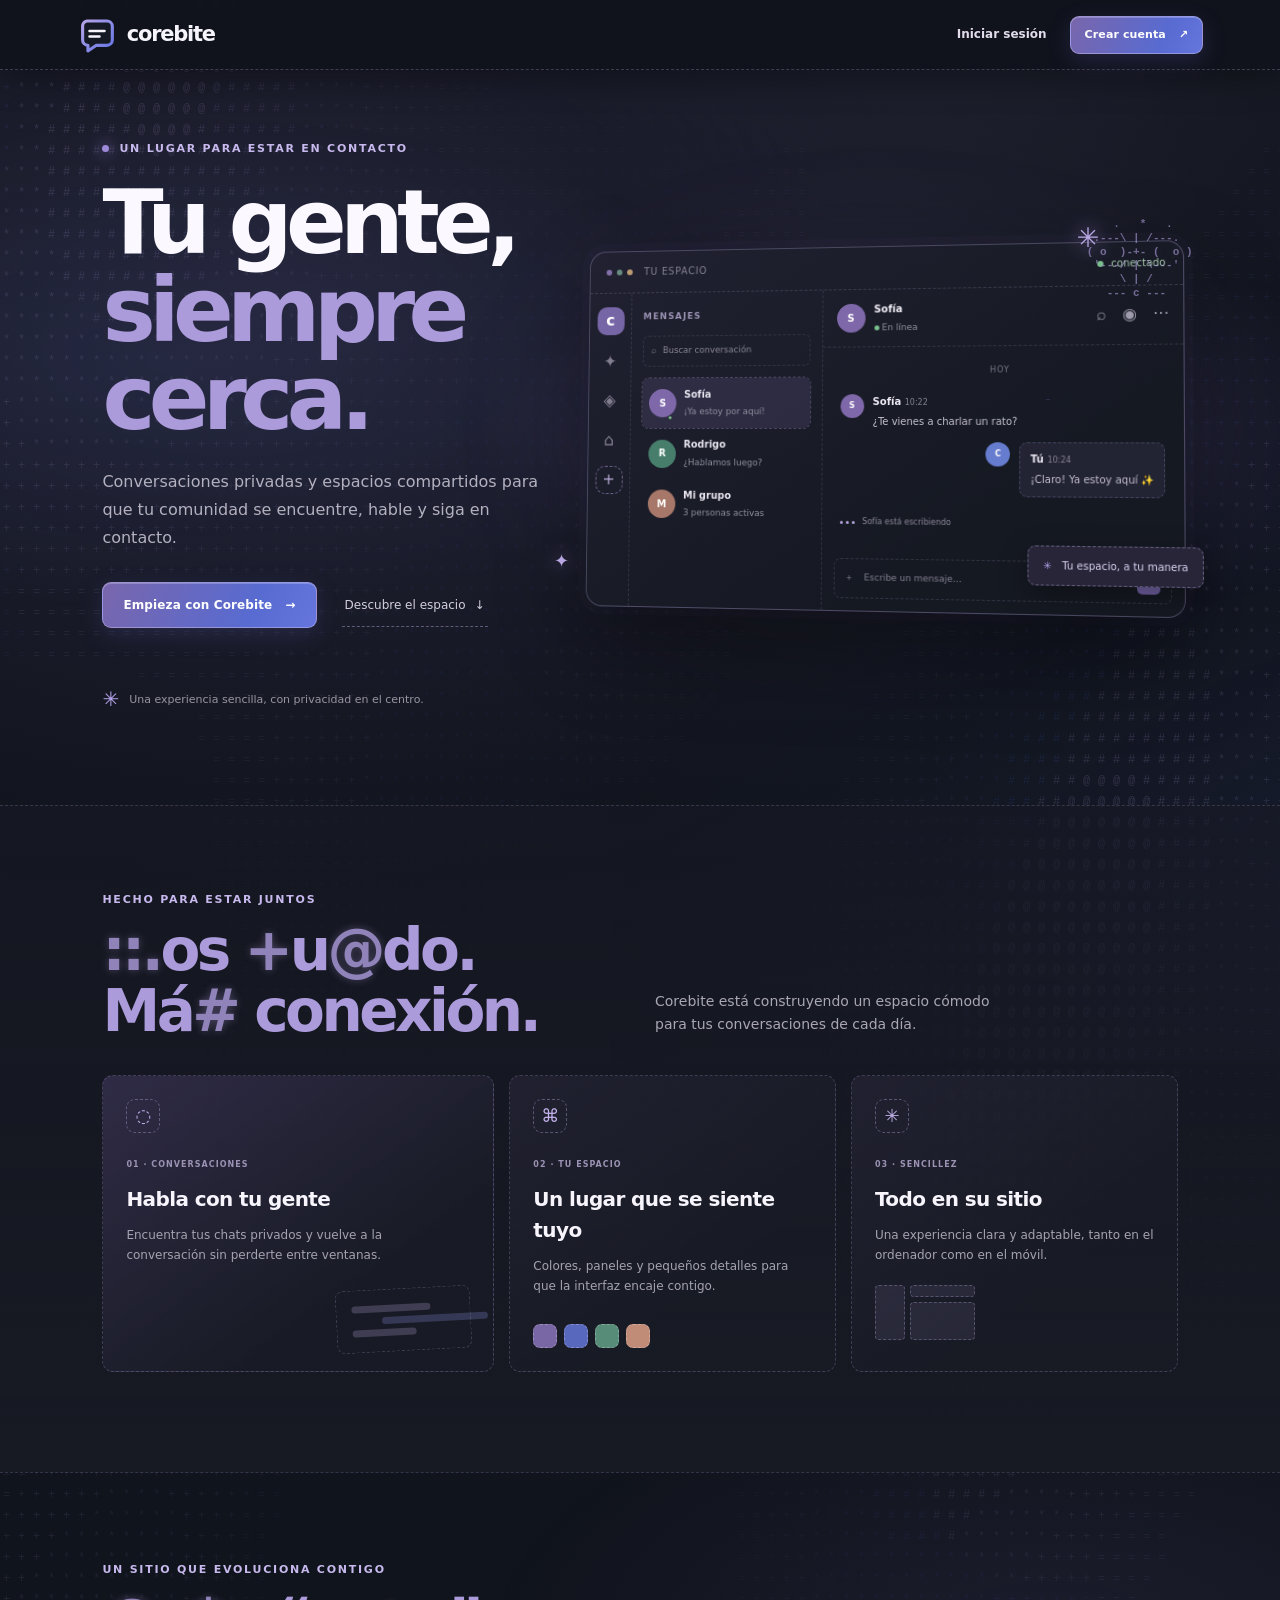
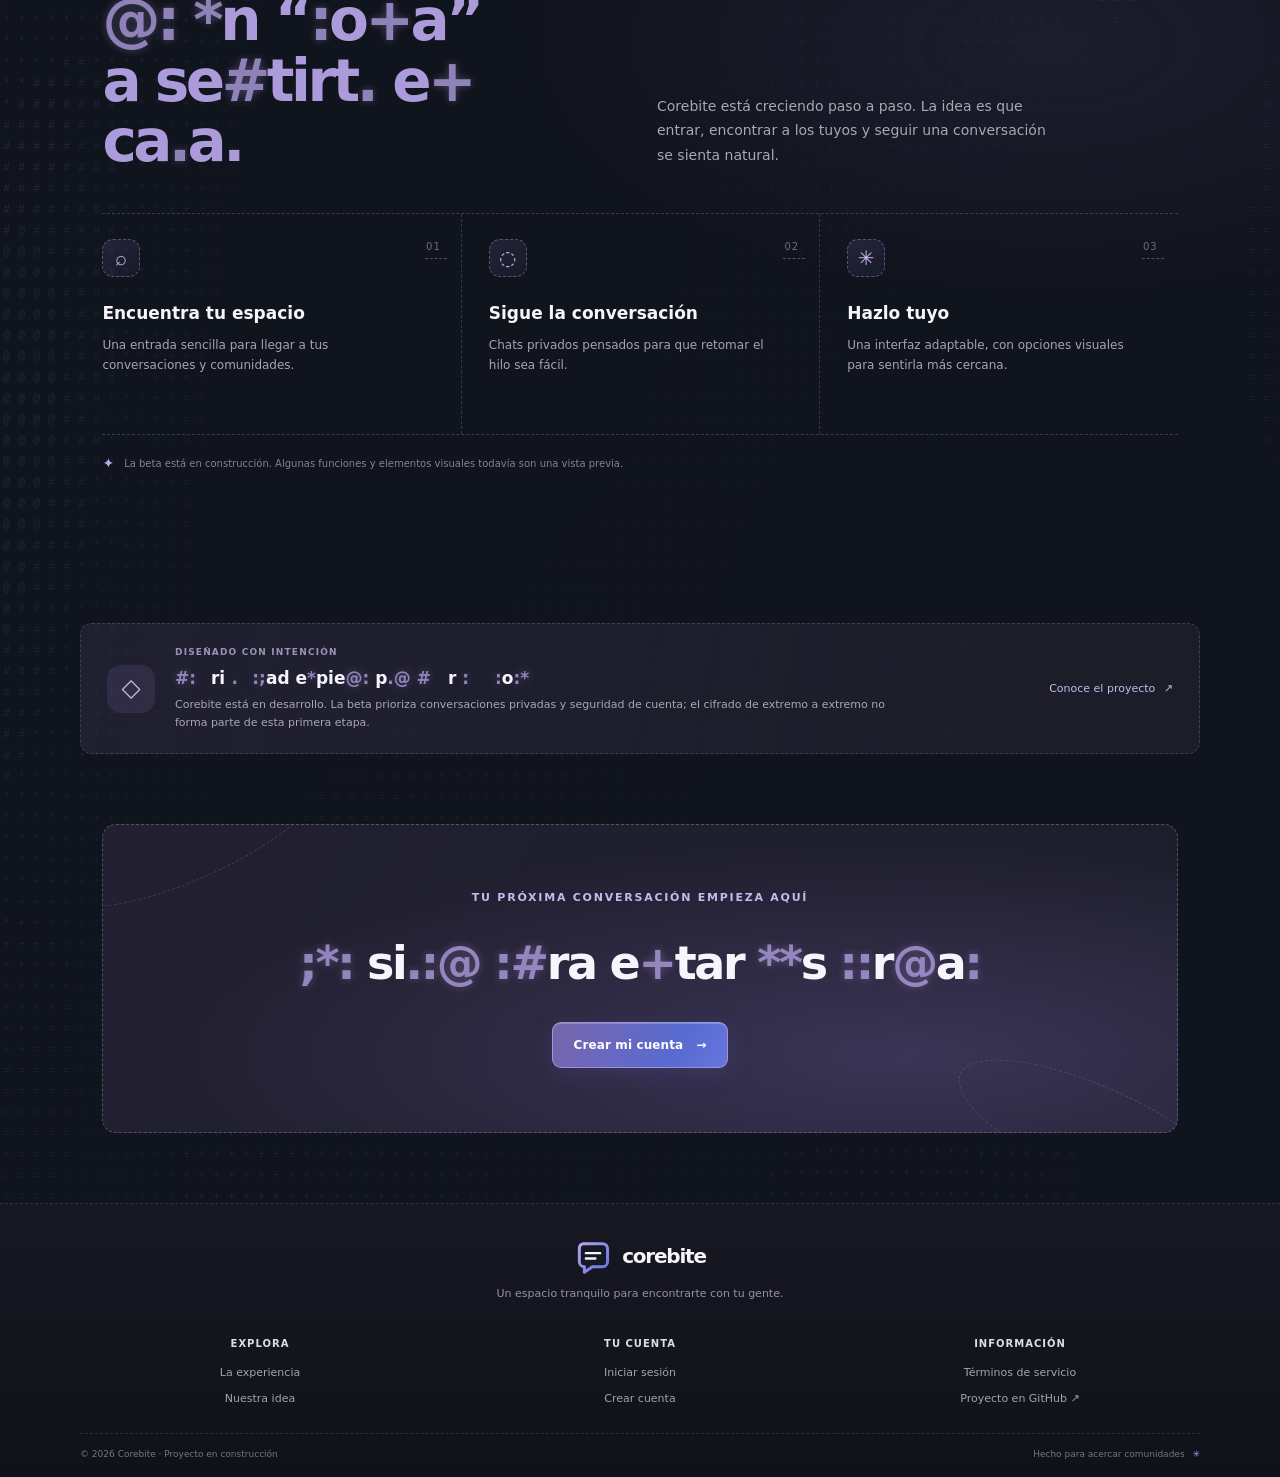
==== commit 8b638ff2: "Implementar mejoras de interfaz y perfil Corebite" ====
--- a/Index.html
+++ b/Index.html
@@ -6,14 +6,16 @@
     <meta name="theme-color" content="#10141c">
     <meta name="description" content="Corebite reúne tus conversaciones privadas en un espacio ligero, claro y hecho para tu comunidad.">
     <link rel="icon" href="./Media/SVG/corebite-mark.svg?v=20261112" type="image/svg+xml">
-    <link rel="stylesheet" href="./Media/CSS/estilo.css">
+    <link rel="stylesheet" href="./Media/CSS/estilo.css?v=20261113-scrollbars1">
     <link rel="stylesheet" href="./Media/CSS/landing.css">
-    <link rel="stylesheet" href="./Media/CSS/landing-fixes.css?v=20261112-mobile4">
+    <link rel="stylesheet" href="./Media/CSS/landing-fixes.css?v=20261113-mobile6">
     <title>Corebite — Tu gente, siempre cerca</title>
     <link rel="stylesheet" href="./Media/CSS/site-footer.css?v=20261112-footer3">
     <link rel="stylesheet" href="./Media/CSS/site-cursor.css?v=20261112-cursor2">
+    <link rel="stylesheet" href="./Media/CSS/design-system.css?v=20261113-design12">
 </head>
 <body class="container landing-page site-shell">
+    <canvas class="ascii-background" data-ascii-background aria-hidden="true"></canvas>
     <header class="landing-header">
   <a class="brand" href="./Index.html" aria-label="Corebite, volver al landing"><img src="./Media/SVG/corebite-mark.svg?v=20261112" alt="" width="42" height="42"><span>corebite</span></a>
   <div class="landing-actions"><a class="login-link" href="./php/sesion.php">Iniciar sesión</a><a class="button button-small" href="./php/sesion.php?mode=register">Crear cuenta <span aria-hidden="true">↗</span></a></div>
@@ -23,7 +25,7 @@
         <section class="landing-hero" aria-labelledby="hero-title">
             <div class="hero-copy">
                 <p class="eyebrow"><span class="eyebrow-dot"></span> Un lugar para estar en contacto</p>
-                <h1 id="hero-title">Tu gente,<br><span>siempre cerca.</span></h1>
+                <h1 id="hero-title" data-ascii-reveal>Tu gente,<br><span>siempre cerca.</span></h1>
                 <p class="hero-description">Conversaciones privadas y espacios compartidos para que tu comunidad se encuentre, hable y siga en contacto.</p>
                 <div class="hero-actions">
                     <a class="button" href="./php/sesion.php?mode=register">Empieza con Corebite <span aria-hidden="true">→</span></a>
@@ -34,6 +36,12 @@
 
             <div class="hero-art" aria-label="Vista previa de una conversación de Corebite" role="img">
                 <div class="art-glow"></div>
+                <pre class="ascii-art ascii-hero" aria-hidden="true">       .   *   .
+    .---\ | /---.
+   ( o  )-+- (  o )
+    '---/ | \---'
+        \ | /
+      --- c ---</pre>
                 <div class="chat-window">
                     <div class="window-top"><span class="window-dots"><i></i><i></i><i></i></span><span>tu espacio</span><span class="window-live"><i></i> conectado</span></div>
                     <div class="preview-layout">
@@ -58,7 +66,7 @@
         </section>
 
         <section class="experience-section" id="experiencia" aria-labelledby="experience-title">
-            <div class="section-heading"><p class="eyebrow">Hecho para estar juntos</p><h2 id="experience-title">Menos ruido.<br><span>Más conexión.</span></h2><p>Corebite está construyendo un espacio cómodo para tus conversaciones de cada día.</p></div>
+            <div class="section-heading"><p class="eyebrow">Hecho para estar juntos</p><h2 id="experience-title" data-ascii-reveal>Menos ruido.<br><span>Más conexión.</span></h2><p>Corebite está construyendo un espacio cómodo para tus conversaciones de cada día.</p></div>
             <div class="feature-grid">
                 <article class="feature-card feature-card-large"><span class="feature-icon">◌</span><p class="feature-kicker">01 · CONVERSACIONES</p><h3>Habla con tu gente</h3><p>Encuentra tus chats privados y vuelve a la conversación sin perderte entre ventanas.</p><span class="feature-decoration chat-lines"><i></i><i></i><i></i></span></article>
                 <article class="feature-card"><span class="feature-icon">⌘</span><p class="feature-kicker">02 · TU ESPACIO</p><h3>Un lugar que se siente tuyo</h3><p>Colores, paneles y pequeños detalles para que la interfaz encaje contigo.</p><span class="swatches"><i></i><i></i><i></i><i></i></span></article>
@@ -67,20 +75,22 @@
         </section>
 
         <section class="journey-section" aria-labelledby="journey-title">
-            <div class="journey-heading"><p class="eyebrow">Un sitio que evoluciona contigo</p><h2 id="journey-title">De un “hola”<br><span>a sentirte en casa.</span></h2><p>Corebite está creciendo paso a paso. La idea es que entrar, encontrar a los tuyos y seguir una conversación se sienta natural.</p></div>
+            <div class="journey-heading"><p class="eyebrow">Un sitio que evoluciona contigo</p><h2 id="journey-title" data-ascii-reveal>De un “hola”<br><span>a sentirte en casa.</span></h2><p>Corebite está creciendo paso a paso. La idea es que entrar, encontrar a los tuyos y seguir una conversación se sienta natural.</p></div>
             <div class="journey-steps">
-                <article class="journey-step"><span class="step-number">01</span><span class="step-symbol">⌕</span><h3>Encuentra tu espacio</h3><p>Una entrada sencilla para llegar a tus conversaciones y comunidades.</p><span class="step-connector"></span></article>
-                <article class="journey-step"><span class="step-number">02</span><span class="step-symbol">◌</span><h3>Sigue la conversación</h3><p>Chats privados pensados para que retomar el hilo sea fácil.</p><span class="step-connector"></span></article>
-                <article class="journey-step"><span class="step-number">03</span><span class="step-symbol">✳</span><h3>Hazlo tuyo</h3><p>Una interfaz adaptable, con opciones visuales para sentirla más cercana.</p></article>
+                <article class="journey-step"><span class="step-number">01</span><div class="journey-step-content"><span class="step-symbol">⌕</span><h3>Encuentra tu espacio</h3><p>Una entrada sencilla para llegar a tus conversaciones y comunidades.</p></div><span class="step-connector"></span></article>
+                <article class="journey-step"><span class="step-number">02</span><div class="journey-step-content"><span class="step-symbol">◌</span><h3>Sigue la conversación</h3><p>Chats privados pensados para que retomar el hilo sea fácil.</p></div><span class="step-connector"></span></article>
+                <article class="journey-step"><span class="step-number">03</span><div class="journey-step-content"><span class="step-symbol">✳</span><h3>Hazlo tuyo</h3><p>Una interfaz adaptable, con opciones visuales para sentirla más cercana.</p></div><span class="step-connector"></span></article>
             </div>
             <div class="journey-footnote"><span>✦</span> La beta está en construcción. Algunas funciones y elementos visuales todavía son una vista previa.</div>
         </section>
 
-        <section class="privacy-strip" id="principios"><div class="privacy-icon"><span>◇</span></div><div><p class="feature-kicker">DISEÑADO CON INTENCIÓN</p><h2>La privacidad empieza por ser claros.</h2><p>Corebite está en desarrollo. La beta prioriza conversaciones privadas y seguridad de cuenta; el cifrado de extremo a extremo no forma parte de esta primera etapa.</p></div><a href="./terminos.html" class="privacy-link">Conoce el proyecto <span aria-hidden="true">↗</span></a></section>
+        <section class="privacy-strip" id="principios"><div class="privacy-icon"><span>◇</span></div><div><p class="feature-kicker">DISEÑADO CON INTENCIÓN</p><h2 data-ascii-reveal>La privacidad empieza por ser claros.</h2><p>Corebite está en desarrollo. La beta prioriza conversaciones privadas y seguridad de cuenta; el cifrado de extremo a extremo no forma parte de esta primera etapa.</p></div><a href="./terminos.html" class="privacy-link">Conoce el proyecto <span aria-hidden="true">↗</span></a></section>
 
-        <section class="closing-cta"><p class="eyebrow">Tu próxima conversación empieza aquí</p><h2>Haz sitio para estar más cerca.</h2><a class="button" href="./php/sesion.php?mode=register">Crear mi cuenta <span aria-hidden="true">→</span></a><span class="cta-orbit orbit-a"></span><span class="cta-orbit orbit-b"></span></section>
+        <section class="closing-cta"><p class="eyebrow">Tu próxima conversación empieza aquí</p><h2 data-ascii-reveal>Haz sitio para estar más cerca.</h2><a class="button" href="./php/sesion.php?mode=register">Crear mi cuenta <span aria-hidden="true">→</span></a><span class="cta-orbit orbit-a"></span><span class="cta-orbit orbit-b"></span></section>
     </main>
     <footer class="site-footer" data-site-footer aria-label="Pie de página de Corebite"></footer>
+<script src="./Media/JS/ascii-background.js?v=20261113-3" defer></script>
+    <script src="./Media/JS/ascii-dissolve.js?v=20261113-3" defer></script>
     <script src="./Media/JS/site-footer.js" defer></script>
 </body>
 </html>
--- a/Media/CSS/estilo.css
+++ b/Media/CSS/estilo.css
@@ -16,6 +16,16 @@
   --fuente-principal: Arial, sans-serif;
 }
 * { box-sizing: border-box; }
+:root {
+  --scrollbar-thumb: color-mix(in srgb, var(--accent, var(--color-terciario)) 48%, var(--line, var(--color-secundario)));
+  --scrollbar-thumb-hover: color-mix(in srgb, var(--accent, var(--color-terciario)) 78%, var(--text, var(--texto-claro)));
+}
+* { scrollbar-width: thin; scrollbar-color: var(--scrollbar-thumb) transparent; }
+*::-webkit-scrollbar { width: 10px; height: 10px; }
+*::-webkit-scrollbar-track { background: color-mix(in srgb, var(--panel-deep, var(--color-primario)) 72%, transparent); }
+*::-webkit-scrollbar-thumb { min-height: 30px; border: 2px solid transparent; border-radius: 999px; background: var(--scrollbar-thumb); background-clip: padding-box; }
+*::-webkit-scrollbar-thumb:hover { background: var(--scrollbar-thumb-hover); background-clip: padding-box; }
+*::-webkit-scrollbar-corner { background: transparent; }
 html { min-width: 320px; scroll-behavior: smooth; }
 body {
   min-height: 100vh; margin: 0; display: flex; flex-direction: column;
@@ -89,7 +99,7 @@
 .primary-link { display: inline-flex; margin-top: 1rem; padding: .75rem 1.1rem; border:1px dashed var(--color-terciario); border-radius: 8px; background: #5865f2; color: #fff; text-decoration: none; font-weight: 700; }
 .primary-link:hover { background: #4752c4; }
 .home-intro { padding: 1rem; }
-@media (min-width: 701px) { #menu-check { display: none; } }
+@media (min-width: 701px) { #menu-check { display: none; } }
 @media (max-width: 700px) {
   header { padding-inline: 1rem; }
   header h1 { font-size: 1.35rem; }
@@ -106,4 +116,6 @@
 }
 @media (prefers-reduced-motion: reduce) {
   *, *::before, *::after { scroll-behavior: auto !important; animation-duration: .01ms !important; animation-iteration-count: 1 !important; transition-duration: .01ms !important; }
-}
+}
+
+.icon-eye { --svg-icon:url("../SVG/eye.svg"); }
--- a/Media/CSS/landing-fixes.css
+++ b/Media/CSS/landing-fixes.css
@@ -103,3 +103,15 @@
   .landing-page .bubble-row p { max-width:100%; overflow-wrap:anywhere; }
   .landing-page .floating-tag { right:6px; max-width:calc(100% - 18px); white-space:normal; }
 }
+
+
+
+/* El hover eleva solo el contenido; las líneas punteadas de los pasos quedan fijas. */
+.landing-page .journey-step { transition: border-color .28s ease, box-shadow .28s ease; }
+.landing-page .journey-step-content { transition: transform .28s ease; }
+.landing-page .journey-step:hover { transform: none; border-color: rgba(190,173,232,.55); box-shadow: 0 16px 45px rgba(0,0,0,.2); }
+.landing-page .journey-step:hover .journey-step-content { transform: translateY(-5px); }
+@media (prefers-reduced-motion: reduce) {
+  .landing-page .journey-step-content { transition: none; }
+  .landing-page .journey-step:hover .journey-step-content { transform: none; }
+}
--- a/Media/CSS/site-footer.css
+++ b/Media/CSS/site-footer.css
@@ -25,4 +25,4 @@
   .site-footer__main { grid-template-columns:minmax(0,1fr);gap:18px; }
   .site-footer__brand-block,.site-footer__column:last-child { grid-column:auto;width:100%; }
   .site-footer__column a { font-size:10px; }
-}
+}
--- a/Media/CSS/site-cursor.css
+++ b/Media/CSS/site-cursor.css
@@ -2,4 +2,4 @@
 html, body, body * { cursor:url("../SVG/corebite-cursor.svg?v=20261112-cursor2") 4 3, auto; }
 a, button, label[for], summary, [role="button"], select, input[type="checkbox"], input[type="radio"] { cursor:url("../SVG/corebite-cursor.svg?v=20261112-cursor2") 4 3, pointer; }
 input:not([type="button"]):not([type="submit"]):not([type="reset"]):not([type="checkbox"]):not([type="radio"]), textarea, [contenteditable="true"] { cursor:text; }
-button:disabled, input:disabled, select:disabled { cursor:not-allowed; }
+button:disabled, input:disabled, select:disabled { cursor:not-allowed; }
--- a/Media/CSS/design-system.css
+++ b/Media/CSS/design-system.css
@@ -0,0 +1,531 @@
+/* Corebite Design System — shared visual layer for every page. */
+:root {
+  color-scheme: dark;
+  --cb-bg: #10141c;
+  --cb-bg-raised: #171a23;
+  --cb-surface: #1b1a28;
+  --cb-surface-raised: #252437;
+  --cb-surface-glass: rgba(24, 25, 37, .92);
+  --cb-text: #f7f4fc;
+  --cb-text-secondary: #c4c0cf;
+  --cb-text-muted: #9693a2;
+  --cb-accent: #7966ac;
+  --cb-accent-blue: #586bd1;
+  --cb-accent-soft: #ac9bdb;
+  --cb-accent-bright: #c3b1ed;
+  --cb-line: rgba(181, 171, 220, .22);
+  --cb-line-strong: rgba(193, 177, 232, .4);
+  --cb-line-solid: rgba(181, 171, 220, .16);
+  --cb-success: #7bc08f;
+  --cb-warning: #e3bd73;
+  --cb-danger: #f38a92;
+  --cb-action-gradient: linear-gradient(115deg, #7966ac 0%, #586bd1 70%, #6575dd 100%);
+  --cb-surface-gradient: linear-gradient(145deg, rgba(38, 35, 55, .94), rgba(20, 24, 33, .97) 70%);
+  --cb-border-dashed: 1px dashed var(--cb-line);
+  --cb-border-strong: 1px dashed var(--cb-line-strong);
+  --cb-radius-sm: 8px;
+  --cb-radius-md: 12px;
+  --cb-radius-lg: 16px;
+  --cb-radius-pill: 999px;
+  --cb-font: Inter, ui-sans-serif, system-ui, -apple-system, BlinkMacSystemFont, "Segoe UI", sans-serif;
+  --cb-shadow-card: 0 22px 70px rgba(0, 0, 0, .3), 0 0 48px rgba(104, 86, 154, .09);
+  --cb-shadow-button: 0 7px 22px rgba(79, 77, 152, .26), inset 0 1px 0 rgba(255, 255, 255, .18);
+  --cb-focus: 0 0 0 3px rgba(172, 155, 219, .2);
+  --cb-choice-hover-bg: rgba(172, 155, 219, .08);
+  --cb-choice-selected-bg: rgba(172, 155, 219, .14);
+  --cb-transition: .18s ease;
+
+  /* Compatibility tokens used by the older page-specific stylesheets. */
+  --color-primario: var(--cb-bg);
+  --color-secundario: #514866;
+  --color-terciario: var(--cb-accent-soft);
+  --texto-claro: var(--cb-text);
+  --error: var(--cb-danger);
+  --exito: var(--cb-success);
+  --advertencia: var(--cb-warning);
+  --fondo-cristal: var(--cb-surface-glass);
+  --fondo-aside: rgba(9, 11, 17, .48);
+  --fondo-header: rgba(255, 255, 255, .035);
+  --fondo-content: rgba(255, 255, 255, .018);
+  --fondo-hover: rgba(172, 155, 219, .12);
+  --borde-suave: var(--cb-line-solid);
+  --borde-punteado: var(--cb-border-dashed);
+  --fuente-principal: var(--cb-font);
+}
+
+* { box-sizing: border-box; }
+html { min-width: 320px; scroll-behavior: smooth; }
+body { font-family: var(--cb-font); }
+button, input, select, textarea { font: inherit; }
+button, a, input, select, textarea { -webkit-tap-highlight-color: transparent; }
+::selection { background: rgba(172, 155, 219, .35); color: var(--cb-text); }
+:focus-visible { outline: 2px solid var(--cb-accent-bright); outline-offset: 3px; }
+
+body.landing-page,
+body.site-shell {
+  background-color: var(--cb-bg);
+  color: var(--cb-text);
+  font-family: var(--cb-font);
+}
+body.landing-page::before,
+body.site-shell::before {
+  background-image:
+    radial-gradient(ellipse at 22% 28%, rgba(121, 102, 172, .18), transparent 36%),
+    radial-gradient(ellipse at 78% 70%, rgba(88, 107, 209, .13), transparent 39%),
+    radial-gradient(ellipse at 55% 7%, rgba(172, 155, 219, .08), transparent 27%);
+}
+body.landing-page h1, body.landing-page h2, body.landing-page h3,
+body.site-shell h1, body.site-shell h2, body.site-shell h3 {
+  font-family: var(--cb-font);
+}
+
+/* Shared action style: one gradient, one outline, one focus treatment. */
+.landing-page .button,
+.site-shell .button,
+.site-shell .btn-main,
+.site-shell .btn-back {
+  border: 1px solid var(--cb-line-strong);
+  border-radius: var(--cb-radius-sm);
+  background: var(--cb-action-gradient);
+  box-shadow: var(--cb-shadow-button);
+  color: #fff;
+  font-family: var(--cb-font);
+  font-weight: 700;
+  text-decoration: none;
+  transition: transform var(--cb-transition), filter var(--cb-transition), border-color var(--cb-transition), box-shadow var(--cb-transition);
+}
+.landing-page .button:hover,
+.site-shell .button:hover,
+.site-shell .btn-main:hover,
+.site-shell .btn-back:hover {
+  border-color: rgba(231, 220, 255, .82);
+  box-shadow: 0 12px 30px rgba(100, 85, 168, .38), inset 0 1px 0 rgba(255, 255, 255, .22);
+  filter: brightness(1.06);
+  transform: translateY(-2px);
+}
+.landing-page .button:active,
+.site-shell .button:active,
+.site-shell .btn-main:active,
+.site-shell .btn-back:active { transform: translateY(0) scale(.985); }
+.site-shell .btn-main:disabled { opacity: .58; cursor: not-allowed; filter: none; transform: none; }
+.site-shell a:not(.button):not(.brand):not(.site-footer__brand) { text-underline-offset: .2em; }
+
+/* Shared form language for login, registration, account and preferences. */
+.site-shell .auth-wrapper,
+.site-shell .legal-wrapper,
+.site-shell .profile-container {
+  border: var(--cb-border-strong);
+  border-radius: var(--cb-radius-lg);
+  background: var(--cb-surface-gradient);
+  box-shadow: var(--cb-shadow-card);
+}
+.site-shell .auth-wrapper { backdrop-filter: blur(18px); }
+.site-shell fieldset,
+.site-shell .profile-form fieldset {
+  border: var(--cb-border-dashed);
+  border-radius: var(--cb-radius-sm);
+  background: rgba(255, 255, 255, .018);
+}
+.site-shell input:not([type="checkbox"]):not([type="radio"]):not([type="hidden"]),
+.site-shell textarea,
+.site-shell select {
+  border-color: var(--cb-line) !important;
+  border-radius: var(--cb-radius-sm);
+  font-family: var(--cb-font);
+}
+.site-shell input:not([type="checkbox"]):not([type="radio"]):not([type="hidden"]):focus,
+.site-shell textarea:focus,
+.site-shell select:focus {
+  border-color: var(--cb-accent-soft) !important;
+  box-shadow: var(--cb-focus);
+  outline: 0;
+}
+.site-shell input[type="checkbox"],
+.site-shell input[type="radio"] { accent-color: var(--cb-accent-soft); }
+.site-shell .checkbox-group input[type="checkbox"]:checked { background-color: var(--cb-accent-soft); border-color: var(--cb-accent-soft); }
+.site-shell .checkbox-group input[type="checkbox"]:checked::after { color: var(--cb-bg); }
+.site-shell .profile-header { background: linear-gradient(110deg, rgba(121, 102, 172, .16), rgba(88, 107, 209, .07) 58%, transparent); }
+.site-shell .profile-aside { background: rgba(12, 14, 21, .38); }
+.site-shell .tab-label { border-radius: var(--cb-radius-sm); transition: background var(--cb-transition), color var(--cb-transition), border-color var(--cb-transition); }
+.site-shell .tab-label:hover,
+.site-shell .tab-label.active { background: rgba(172, 155, 219, .12); }
+.site-shell .content-box,
+.site-shell .account-detail,
+.site-shell .profile-form fieldset { border-radius: var(--cb-radius-md); }
+.site-shell .content-box { background: rgba(255, 255, 255, .025); }
+.site-shell .prototype-note { border-color: var(--cb-accent-soft); border-radius: var(--cb-radius-sm); background: rgba(172, 155, 219, .09); color: var(--cb-text-secondary); }
+.site-shell .legal-content h2,
+.site-shell .legal-landing .legal-content h2 { color: var(--cb-text); }
+.site-shell .legal-scroll h3 { color: var(--cb-accent-bright); }
+
+/* Both footer implementations use the same Corebite surface and contrast. */
+.site-shell > .site-footer,
+.landing-page > .landing-footer {
+  border-color: var(--cb-line) !important;
+  background: linear-gradient(180deg, #171822 0%, #101219 100%) !important;
+  color: var(--cb-text-muted);
+}
+.site-shell > .site-footer a:hover,
+.landing-page > .landing-footer a:hover { color: var(--cb-accent-bright); }
+
+
+/* Campos de fecha nativos del perfil; el registro usa el calendario Corebite de abajo. */
+.site-shell input[type="date"] {
+  color-scheme: dark;
+  min-height: 48px !important;
+  padding-right: 10px !important;
+}
+.site-shell input[type="date"]::-webkit-calendar-picker-indicator {
+  width: 24px;
+  height: 24px;
+  padding: 2px;
+  opacity: 1;
+  filter: invert(76%) sepia(18%) saturate(560%) hue-rotate(212deg) brightness(105%) contrast(96%);
+  cursor: pointer;
+}
+.site-shell input[type="date"]::-webkit-calendar-picker-indicator:hover { filter: invert(84%) sepia(22%) saturate(650%) hue-rotate(212deg) brightness(112%) contrast(98%); }
+
+/* Selector de nacimiento Corebite; evita el popup nativo sin estilo del navegador. */
+.site-shell .birthdate-picker { position: relative; margin: 0 0 14px; }
+.site-shell .date-picker-trigger {
+  display: flex;
+  align-items: center;
+  justify-content: space-between;
+  width: 100%;
+  min-height: 48px;
+  padding: 10px 12px;
+  border: 1px solid var(--cb-line);
+  border-radius: var(--cb-radius-sm);
+  background: rgba(10, 13, 20, .65);
+  color: var(--cb-text);
+  text-align: left;
+  cursor: pointer;
+  transition: border-color var(--cb-transition), background-color var(--cb-transition), box-shadow var(--cb-transition);
+}
+.site-shell .date-picker-trigger:hover,
+.site-shell .date-picker-trigger[aria-expanded="true"] { border-color: var(--cb-accent-soft); background: rgba(14, 16, 25, .9); }
+.site-shell .date-picker-trigger:focus-visible { outline: 0; border-color: var(--cb-accent-soft); box-shadow: var(--cb-focus); }
+.site-shell .date-picker-trigger [data-date-value].is-placeholder { color: var(--cb-text-muted); }
+.site-shell .date-picker-trigger > svg { width: 25px; height: 25px; flex: 0 0 25px; fill: none; stroke: var(--cb-accent-bright); stroke-linecap: round; stroke-linejoin: round; stroke-width: 1.8; }
+.site-shell .date-picker-popover {
+  position: fixed;
+  z-index: 100000;
+  inset: auto;
+  width: min(330px, calc(100vw - 24px));
+  max-height: calc(100vh - 24px);
+  margin: 0;
+  padding: 14px;
+  overflow: auto;
+  border: var(--cb-border-strong);
+  border-radius: var(--cb-radius-md);
+  background: linear-gradient(145deg, #211f30, #141821 82%);
+  box-shadow: var(--cb-shadow-card);
+  color: var(--cb-text);
+}
+.site-shell .date-picker-popover[popover]:not(.is-open) { display: none; }
+.site-shell .date-picker-popover:not([popover])[hidden] { display: none; }
+.site-shell .date-picker-heading,
+.site-shell .calendar-period { display: flex; align-items: center; gap: 7px; }
+.site-shell .date-picker-heading { justify-content: space-between; margin-bottom: 12px; }
+.site-shell .calendar-period { min-width: 0; flex: 1; justify-content: center; }
+.site-shell .calendar-select { position: relative; min-width: 0; }
+.site-shell .calendar-select:first-child { flex: 0 1 145px; }
+.site-shell .calendar-select:last-child { flex: 0 0 82px; }
+.site-shell .calendar-select-trigger {
+  display: flex;
+  align-items: center;
+  justify-content: space-between;
+  gap: 6px;
+  width: 100%;
+  min-height: 34px;
+  padding: 5px 8px;
+  border: 1px solid var(--cb-line);
+  border-radius: 8px;
+  background: #171a23;
+  color: var(--cb-text);
+  font-size: 12px;
+  text-transform: capitalize;
+  cursor: pointer;
+}
+.site-shell .calendar-select-trigger:hover,
+.site-shell .calendar-select-trigger[aria-expanded="true"] { border-color: var(--cb-accent-soft); background: #252437; }
+.site-shell .calendar-select-trigger svg { width: 14px; height: 14px; flex: 0 0 14px; fill: none; stroke: var(--cb-accent-bright); stroke-linecap: round; stroke-linejoin: round; stroke-width: 1.8; }
+.site-shell .calendar-select-menu {
+  position: absolute;
+  z-index: 10;
+  top: calc(100% + 5px);
+  left: 0;
+  width: max(100%, 120px);
+  max-height: 220px;
+  padding: 5px;
+  overflow-y: auto;
+  border: var(--cb-border-strong);
+  border-radius: 9px;
+  background: linear-gradient(145deg, #211f30, #141821 82%);
+  box-shadow: var(--cb-shadow-card);
+  scrollbar-color: var(--cb-accent) #171a23;
+  scrollbar-width: thin;
+}
+.site-shell .calendar-year-menu { width: 92px; }
+.site-shell .calendar-select-menu[hidden] { display: none; }
+.site-shell .calendar-select-option {
+  display: block;
+  width: 100%;
+  min-height: 30px;
+  padding: 5px 8px;
+  border: 1px solid transparent;
+  border-radius: 6px;
+  background: transparent;
+  color: var(--cb-text-secondary);
+  font-size: 12px;
+  text-align: left;
+  text-transform: capitalize;
+  cursor: pointer;
+}
+.site-shell .calendar-select-option:hover,
+.site-shell .calendar-select-option:focus-visible { border-color: var(--cb-line); background: rgba(172, 155, 219, .12); color: #fff; outline: 0; }
+.site-shell .calendar-select-option.is-selected { background: rgba(121, 102, 172, .3); color: var(--cb-accent-bright); }
+.site-shell .calendar-nav {
+  display: grid;
+  width: 34px;
+  height: 34px;
+  flex: 0 0 34px;
+  padding: 0;
+  place-items: center;
+  border: 1px solid var(--cb-line);
+  border-radius: 8px;
+  background: rgba(172, 155, 219, .08);
+  color: var(--cb-accent-bright);
+  cursor: pointer;
+}
+.site-shell .calendar-nav:hover:not(:disabled) { background: rgba(172, 155, 219, .18); }
+.site-shell .calendar-nav:disabled { opacity: .35; cursor: not-allowed; }
+.site-shell .calendar-nav svg { width: 19px; height: 19px; fill: none; stroke: currentColor; stroke-linecap: round; stroke-linejoin: round; stroke-width: 2; }
+.site-shell .calendar-weekdays,
+.site-shell .calendar-days { display: grid; grid-template-columns: repeat(7, minmax(0, 1fr)); gap: 4px; text-align: center; }
+.site-shell .calendar-weekdays { margin-bottom: 5px; color: var(--cb-text-muted); font-size: 11px; }
+.site-shell .calendar-weekdays span { padding: 4px 0; }
+.site-shell .calendar-day {
+  display: grid;
+  min-width: 0;
+  min-height: 34px;
+  padding: 0;
+  place-items: center;
+  border: 1px solid transparent;
+  border-radius: 8px;
+  background: transparent;
+  color: var(--cb-text-secondary);
+  font-size: 12px;
+  cursor: pointer;
+}
+.site-shell .calendar-day:hover:not(:disabled) { border-color: var(--cb-line); background: rgba(172, 155, 219, .12); color: #fff; }
+.site-shell .calendar-day.is-today { border-color: var(--cb-accent); color: var(--cb-accent-bright); }
+.site-shell .calendar-day.is-selected { border-color: var(--cb-accent-bright); background: var(--cb-action-gradient); color: #fff; }
+.site-shell .calendar-day:disabled { color: #696776; cursor: not-allowed; }
+.site-shell .calendar-day.is-empty { visibility: hidden; }
+.site-shell .calendar-day:focus-visible,
+.site-shell .calendar-select-trigger:focus-visible { outline: 2px solid var(--cb-accent-bright); outline-offset: 1px; }
+.site-shell .calendar-footer { display: flex; justify-content: flex-end; margin-top: 10px; padding-top: 8px; border-top: 1px dashed var(--cb-line); }
+.site-shell .calendar-footer button { padding: 5px 7px; border: 0; border-radius: 6px; background: transparent; color: var(--cb-accent-bright); font-size: 11px; cursor: pointer; }
+.site-shell .calendar-footer button:hover { background: rgba(172, 155, 219, .1); color: #fff; }
+
+/* Campos de contraseña con el control de visibilidad dentro del input. */
+.site-shell .password-field { position: relative; margin: 0 0 14px; }
+.site-shell .password-field input[data-password-input] {
+  width: 100%;
+  margin-bottom: 0 !important;
+  padding-right: 52px !important;
+}
+.site-shell .password-toggle {
+  position: absolute;
+  top: 50%;
+  right: 7px;
+  display: grid;
+  width: 38px;
+  height: 38px;
+  padding: 0;
+  place-items: center;
+  transform: translateY(-50%);
+  border: 1px solid transparent;
+  border-radius: var(--cb-radius-sm);
+  background: transparent;
+  color: var(--cb-accent-bright);
+  cursor: pointer;
+  transition: background-color var(--cb-transition), border-color var(--cb-transition), color var(--cb-transition);
+}
+.site-shell .password-toggle:hover { border-color: var(--cb-line); background: rgba(172, 155, 219, .1); color: #fff; }
+.site-shell .password-toggle:focus-visible { outline: 2px solid var(--cb-accent-bright); outline-offset: 1px; }
+.site-shell .password-toggle svg { width: 21px; height: 21px; fill: none; stroke: currentColor; stroke-linecap: round; stroke-linejoin: round; stroke-width: 1.8; }
+.site-shell .password-toggle svg[hidden] { display: none; }
+
+/* La tarjeta legal comparte acabado con los paneles de autenticación. */
+.legal-landing.site-shell > .legal-page { padding: 52px 18px 64px; }
+.legal-landing .legal-wrapper {
+  margin: 0;
+  border: var(--cb-border-strong);
+  border-radius: var(--cb-radius-lg);
+  background: var(--cb-surface-gradient);
+  box-shadow: var(--cb-shadow-card);
+}
+@media (max-width: 760px) {
+  .legal-landing.site-shell > .legal-page { padding: 32px 12px 44px; }
+}
+
+
+
+/* Fondo ASCII ambiental para la landing y los formularios. */
+.ascii-background {
+  position: absolute;
+  z-index: 0;
+  inset: 0;
+  display: block;
+  width: 100%;
+  height: 100%;
+  opacity: .96;
+  pointer-events: none;
+}
+.landing-page,
+.auth-landing { position: relative; }
+.landing-page > .ascii-background,
+.auth-landing > .ascii-background { isolation: isolate; opacity: .96; }
+.auth-landing > .auth-page { position: relative; z-index: 1; }
+
+/* ASCII decorativo: conexiones y nodos en movimiento suave. */
+.ascii-art {
+  margin: 0;
+  color: var(--cb-accent-soft);
+  font-family: ui-monospace, SFMono-Regular, Menlo, Monaco, Consolas, "Liberation Mono", monospace;
+  font-weight: 600;
+  line-height: 1.25;
+  white-space: pre;
+  text-shadow: 0 0 12px rgba(172, 155, 219, .38);
+  pointer-events: none;
+  user-select: none;
+  animation: asciiDrift 7s ease-in-out infinite, asciiPulse 5s ease-in-out infinite;
+}
+.ascii-hero {
+  position: absolute;
+  z-index: 3;
+  top: -27px;
+  right: -15px;
+  font-size: 11px;
+  opacity: .62;
+}
+.auth-landing .auth-wrapper { position: relative; }
+.ascii-form {
+  position: absolute;
+  z-index: 3;
+  top: 18px;
+  right: 20px;
+  font-size: 9px;
+  line-height: 1.2;
+  opacity: .58;
+}
+@keyframes asciiDrift {
+  0%, 100% { transform: translateY(0); }
+  50% { transform: translateY(-5px); }
+}
+@keyframes asciiPulse {
+  0%, 100% { filter: drop-shadow(0 0 1px rgba(172, 155, 219, .1)); }
+  50% { filter: drop-shadow(0 0 7px rgba(172, 155, 219, .52)); }
+}
+@media (max-width: 600px) {
+  .ascii-hero { top: -18px; right: -4px; font-size: 9px; opacity: .48; }
+  .ascii-form { top: 12px; right: 14px; font-size: 8px; opacity: .48; }
+}
+@media (prefers-reduced-motion: reduce) {
+  .ascii-art { animation: none; }
+}
+
+
+/* Títulos principales: las letras se recomponen desde ruido ASCII al entrar en vista. */
+.ascii-title-active { position: relative; }
+.ascii-title-original { opacity: 0; }
+.ascii-title-clone {
+  position: absolute;
+  inset: 0;
+  display: block;
+  width: 100%;
+  margin: 0;
+  pointer-events: none;
+  white-space: normal;
+}
+.ascii-title-char { color: var(--cb-accent-soft); opacity: 0; text-shadow: 0 0 8px rgba(172, 155, 219, .45); transition: opacity .12s ease; }
+.ascii-title-char.is-scrambling { opacity: .82; }
+.ascii-title-char.is-settled {
+  color: inherit;
+  opacity: 1;
+  text-shadow: none;
+  animation: asciiTitleSettle .2s ease-out both;
+}
+@keyframes asciiTitleSettle {
+  from { opacity: .35; filter: blur(2px); }
+  to { opacity: 1; filter: blur(0); }
+}
+@media (prefers-reduced-motion: reduce) {
+  .ascii-title-char.is-settled { animation: none; }
+}
+
+/* The chat keeps its selectable themes; the default matches the brand palette. */
+body.chat-page { font-family: var(--cb-font); }
+body.chat-page[data-theme="discord"] {
+  --app-bg: #10141c;
+  --panel: #191b27;
+  --panel-deep: #141720;
+  --raised: #252437;
+  --line: rgba(181, 171, 220, .22);
+  --text: #f7f4fc;
+  --muted: #aaa6b6;
+  --accent: #7966ac;
+  --input: #1c1f2b;
+  --dotted: 1px dashed var(--line);
+  color-scheme: dark;
+}
+.chat-page .chat-header,
+.chat-page .channel-sidebar,
+.chat-page .member-sidebar,
+.chat-page .server-rail { font-family: var(--cb-font); }
+.chat-page .icon-button,
+.chat-page .dm-contact,
+.chat-page .channel-link,
+.chat-page .settings-nav-button,
+.chat-page .settings-nav-link,
+.chat-page .server-search,
+.chat-page .server-heading,
+.chat-page .server-icon,
+.chat-page .home-server,
+.chat-page .server-add,
+.chat-page .dm-rail-button,
+.chat-page .send-button,
+.chat-page .chat-settings-dialog,
+.chat-page .chat-choice,
+.chat-page .chat-color-control,
+.chat-page .account-dialog {
+  transition: color var(--cb-transition), background-color var(--cb-transition), border-color var(--cb-transition), transform var(--cb-transition), box-shadow var(--cb-transition);
+}
+.chat-page .icon-button:focus-visible,
+.chat-page button:focus-visible,
+.chat-page .chat-choice:focus-within,
+.chat-page .chat-color-control:focus-within,
+.chat-page a:focus-visible,
+.chat-page input:focus-visible,
+.chat-page select:focus-visible { outline: 2px solid var(--accent); outline-offset: 2px; }
+.chat-page .message-composer,
+.chat-page .dm-search,
+.chat-page .server-search,
+.chat-page .dm-overview-card,
+.chat-page .dm-overview-person,
+.chat-page .account-dialog,
+.chat-page .chat-settings-dialog { border-radius: var(--cb-radius-sm); }
+.chat-page .dm-overview-card h2,
+.chat-page .chat-customization-divider .svg-icon { color: var(--accent); }
+.chat-page .send-button { border-radius: var(--cb-radius-sm); background: var(--cb-action-gradient); box-shadow: var(--cb-shadow-button); }
+.chat-page .send-button:hover { transform: translateY(-1px); }
+
+@media (max-width: 600px) {
+  .site-shell .auth-wrapper { padding: 22px 17px; }
+  .site-shell .profile-header { padding: 22px 18px; }
+}
+@media (prefers-reduced-motion: reduce) {
+  *, *::before, *::after { scroll-behavior: auto !important; animation-duration: .01ms !important; animation-iteration-count: 1 !important; transition-duration: .01ms !important; }
+}
